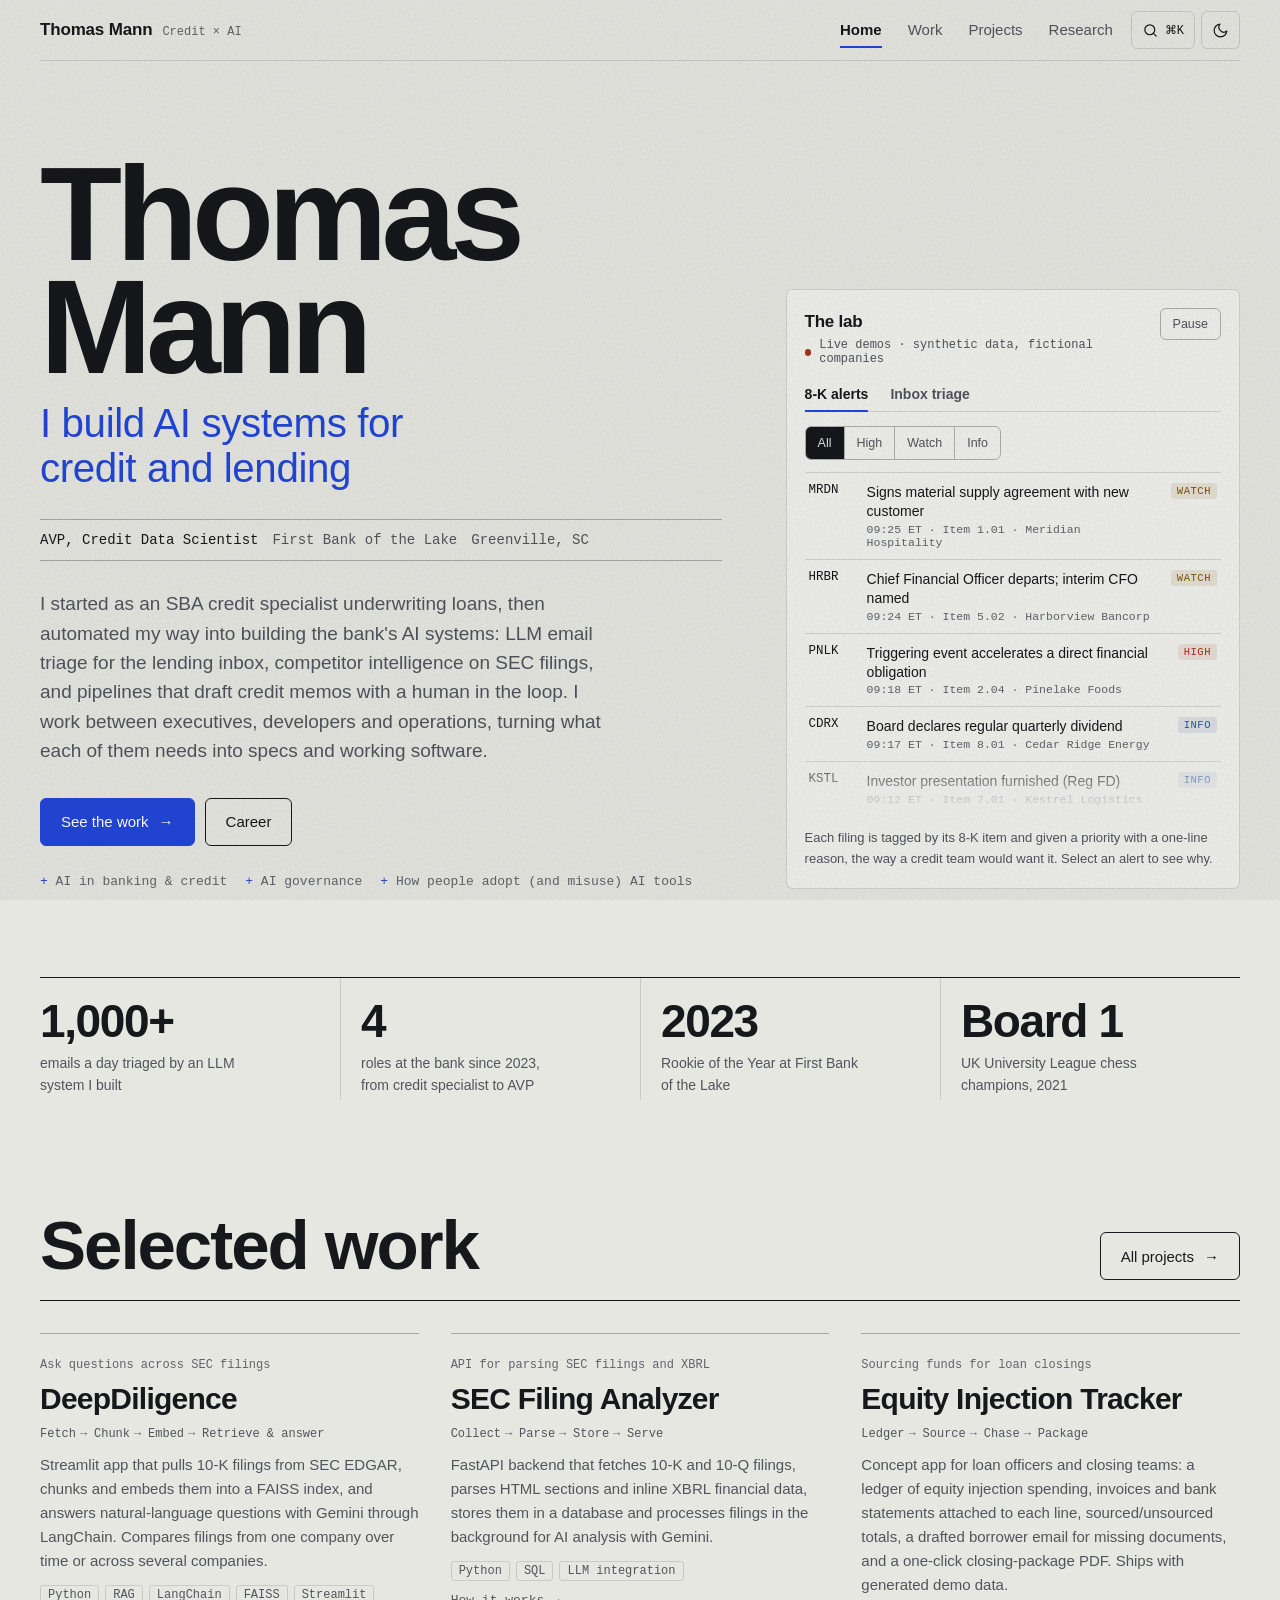
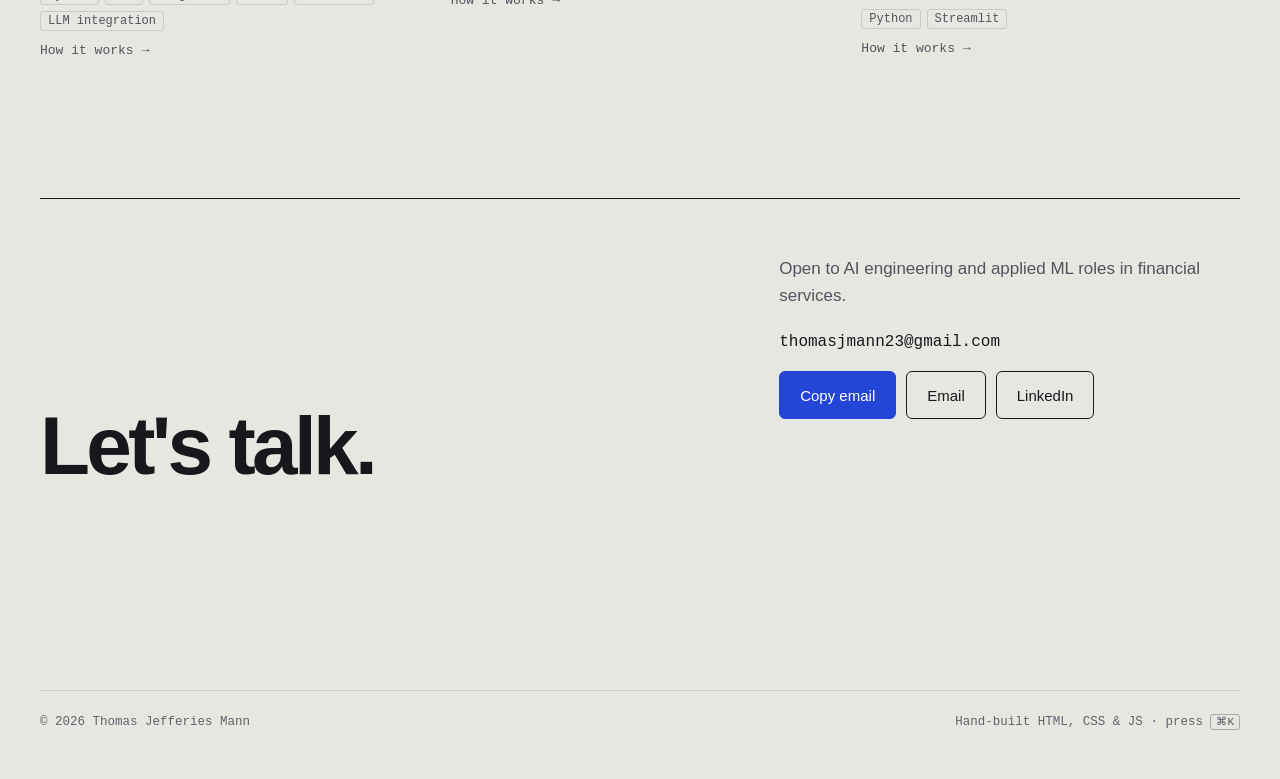
==== index.html @ f74ac01d "Recover unpushed draft changes from the private preview Card-to-detail morph, lab tabs with inbox tr" ====
<!doctype html>
<html lang="en">
<head>
  <meta charset="utf-8">
  <meta name="viewport" content="width=device-width, initial-scale=1">
  <title>Thomas Mann · AVP, Credit Data Scientist</title>
  <meta name="description" content="Thomas Jefferies Mann builds AI systems for credit and lending: LLM pipelines, RAG over SEC filings, and AI governance.">
  <link rel="canonical" href="https://thomasjmann23.github.io/">
  <meta property="og:type" content="website">
  <meta property="og:title" content="Thomas Mann · AVP, Credit Data Scientist">
  <meta property="og:description" content="Thomas Jefferies Mann builds AI systems for credit and lending: LLM pipelines, RAG over SEC filings, and AI governance.">
  <meta name="theme-color" content="#e7e7e2" media="(prefers-color-scheme: light)">
  <meta name="theme-color" content="#131416" media="(prefers-color-scheme: dark)">
  <link rel="icon" href="assets/favicon.svg" type="image/svg+xml">
  <link rel="preload" href="assets/fonts/archivo-var.woff2" as="font" type="font/woff2" crossorigin>
  <link rel="preload" href="content/resume.json" as="fetch" crossorigin>
  <link rel="stylesheet" href="assets/css/style.css">
  <script>
    document.documentElement.classList.add('loading');
    try { var t = localStorage.getItem('theme'); if (t) document.documentElement.dataset.theme = t; } catch (e) {}
  </script>
  <script type="speculationrules">{"prerender":[{"where":{"and":[{"href_matches":"/*"},{"not":{"href_matches":"/content/*"}}]},"eagerness":"moderate"}]}</script>
</head>
<body data-page="index">
  <a class="skip" href="#main">Skip to content</a>
  <header class="site-nav wrap">
    <div class="nav-bar">
      <a class="brand" href="index.html"><span class="brand-name">Thomas Mann</span><span class="brand-role">Credit × AI</span><span class="sr-only"> home</span></a>
      <nav class="nav-links" aria-label="Main">
          <a href="index.html" aria-current="page">Home</a>
          <a href="work.html">Work</a>
          <a href="projects.html">Projects</a>
          <a href="research.html">Research</a>
      </nav>
      <button class="icon-btn palette-open" type="button" aria-label="Open command menu" aria-haspopup="dialog">
        <svg viewBox="0 0 24 24" aria-hidden="true"><circle cx="11" cy="11" r="7"/><path d="m20 20-3.5-3.5"/></svg><span class="k-hint" aria-hidden="true">⌘K</span>
      </button>
      <button class="icon-btn theme-toggle" type="button" aria-label="Switch theme">
        <svg class="i-sun" viewBox="0 0 24 24" aria-hidden="true"><circle cx="12" cy="12" r="4"/><path d="M12 2v2M12 20v2M4.9 4.9l1.4 1.4M17.7 17.7l1.4 1.4M2 12h2M20 12h2M4.9 19.1l1.4-1.4M17.7 6.3l1.4-1.4"/></svg>
        <svg class="i-moon" viewBox="0 0 24 24" aria-hidden="true"><path d="M21 12.8A9 9 0 1 1 11.2 3a7 7 0 0 0 9.8 9.8z"/></svg>
      </button>
    </div>
  </header>
  <main id="main">
    <section class="hero wrap">
      <div>
        <h1 class="page-title"><span class="name" data-field="shortName"></span><span class="alt enter" style="--d:6" data-field="headline"></span></h1>
        <p class="title-line enter" style="--d:7"><b data-field="title"></b><span data-field="employer"></span><span data-field="location"></span></p>
        <p class="lede enter" style="--d:8" data-field="summary"></p>
        <div class="cta enter" style="--d:9">
          <a class="btn primary" href="projects.html">See the work <span class="arrow" aria-hidden="true">→</span></a>
          <a class="btn" href="work.html">Career</a>
        </div>
        <ul class="focus enter" style="--d:10" data-list="focus" aria-label="What I think about"></ul>
      </div>
      <aside class="demo panel enter" style="--d:3" aria-labelledby="demo-title">
        <div class="demo-head">
          <div>
            <h2 id="demo-title">The lab</h2>
            <p class="demo-note"><span class="live" aria-hidden="true"></span>Live demos · synthetic data, fictional companies</p>
          </div>
          <button class="pill demo-pause" type="button" aria-pressed="false">Pause</button>
        </div>
        <div class="lab-tabs" role="tablist" aria-label="Demos">
          <button type="button" role="tab" id="tab-8k" aria-controls="lab-8k" aria-selected="true">8-K alerts</button>
          <button type="button" role="tab" id="tab-inbox" aria-controls="lab-inbox" aria-selected="false" tabindex="-1">Inbox triage</button>
        </div>
        <div class="lab-panel" id="lab-8k" role="tabpanel" aria-labelledby="tab-8k">
          <div class="seg demo-filters" role="group" aria-label="Filter alerts by priority">
            <button type="button" data-p="all" aria-pressed="true">All</button>
            <button type="button" data-p="high" aria-pressed="false">High</button>
            <button type="button" data-p="watch" aria-pressed="false">Watch</button>
            <button type="button" data-p="info" aria-pressed="false">Info</button>
          </div>
          <ol class="feed" aria-label="Simulated 8-K alerts"></ol>
          <p class="demo-foot">Each filing is tagged by its 8-K item and given a priority with a one-line reason, the way a credit team would want it. Select an alert to see why.</p>
        </div>
        <div class="lab-panel" id="lab-inbox" role="tabpanel" aria-labelledby="tab-inbox" hidden>
          <div class="reading" aria-hidden="true"></div>
          <div class="lanes">
            <section class="lane act" aria-labelledby="lane-act"><h3 id="lane-act">Act today <span class="n">0</span></h3><ol></ol></section>
            <section class="lane hand" aria-labelledby="lane-hand"><h3 id="lane-hand">Hand off <span class="n">0</span></h3><ol></ol></section>
            <section class="lane fyi" aria-labelledby="lane-fyi"><h3 id="lane-fyi">FYI <span class="n">0</span></h3><ol></ol></section>
          </div>
          <p class="inbox-why">Select a message to see why it landed there.</p>
          <p class="demo-foot">A toy version of the LLM triage I built for a busy lending inbox: every message gets a lane and a one-line reason. Lanes and messages here are illustrative.</p>
        </div>
      </aside>
    </section>

    <section class="wrap" aria-label="At a glance">
      <div class="ledger reveal" data-render="stats"></div>
    </section>

    <section class="wrap section">
      <div class="section-head reveal">
        <h2>Selected work</h2>
        <a class="btn" href="projects.html">All projects <span class="arrow" aria-hidden="true">→</span></a>
      </div>
      <div class="cards" data-render="featured"></div>
    </section>

    <section class="wrap section" style="padding-top:0">
      <div class="contact reveal">
        <h2>Let's talk.</h2>
        <div>
          <p>Open to AI engineering and applied ML roles in financial services.</p>
          <span class="email" data-field-email></span>
          <div class="cta">
            <button class="btn primary copy-email" type="button">Copy email</button>
            <a class="btn" data-href="mailto">Email</a>
            <a class="btn" data-href="linkedin" rel="noopener">LinkedIn</a>
          </div>
          <p class="copy-status" role="status"></p>
        </div>
      </div>
    </section>
  </main>
  <footer class="wrap footer">
    <span>© <span class="year">2026</span> Thomas Jefferies Mann</span>
    <span>Hand-built HTML, CSS &amp; JS · press <kbd>⌘K</kbd></span>
  </footer>
  <dialog class="palette" aria-label="Command menu">
    <input type="text" placeholder="Search pages, projects, actions…" aria-label="Search commands" role="combobox" aria-expanded="true" aria-controls="palette-list" aria-autocomplete="list" aria-describedby="palette-help" autocomplete="off" spellcheck="false">
    <ul id="palette-list" role="listbox" aria-label="Commands"></ul>
    <p class="palette-empty" hidden></p>
    <p class="sr-only" id="palette-help">Type to filter. Up and down arrows move, Enter opens, Escape closes.</p>
    <p class="sr-only palette-status" role="status"></p>
    <div class="hint" aria-hidden="true"><span>↑↓ move</span><span>↵ open</span><span>esc close</span></div>
  </dialog>
  <noscript><p class="wrap">This site renders from <a href="content/resume.json">content/resume.json</a>; enable JavaScript to see it.</p></noscript>
  <script src="assets/js/site.js" defer></script>
</body>
</html>
---- assets/css/style.css ----
/* ============================================================
   Thomas Mann — site styles
   Direction: a credit file, not a startup landing page.
   Stone paper + ink, one cobalt "pen" accent, a single variable-width
   grotesk (Archivo) whose width is the expressive axis, IBM Plex Mono
   for figures and labels. Square-ish geometry, paper grain, no glow.
   Light/dark follow the system; an explicit choice overrides.
   ============================================================ */
/* Self-hosted fonts (OFL): Archivo variable (wght 100–900, wdth 62–125), IBM Plex Mono 400/500 */
@font-face { font-family: "Archivo"; src: url(../fonts/archivo-var.woff2) format("woff2-variations"), url(../fonts/archivo-var.woff2) format("woff2"); font-weight: 100 900; font-stretch: 62% 125%; font-style: normal; font-display: swap; }
@font-face { font-family: "IBM Plex Mono"; src: url(../fonts/plex-mono-400.woff2) format("woff2"); font-weight: 400; font-style: normal; font-display: swap; }
@font-face { font-family: "IBM Plex Mono"; src: url(../fonts/plex-mono-500.woff2) format("woff2"); font-weight: 500; font-style: normal; font-display: swap; }

:root {
  --bg: #e7e7e2;            /* stone paper */
  --bg-2: #dededa;
  --panel: #f1f1ed;
  --ink: #16181c;
  --muted: #50555d;
  --faint: #5f646c;
  --line: rgba(22, 24, 28, .14);
  --line-2: rgba(22, 24, 28, .3);
  --accent: #2346d8;        /* cobalt ink */
  --accent-ink: #ffffff;
  --accent-wash: rgba(35, 70, 216, .08);
  --high: #a8321f; --high-bg: rgba(168, 50, 31, .1);
  --watch: #7d5300; --watch-bg: rgba(125, 83, 0, .1);
  --info: #2b5596; --info-bg: rgba(43, 85, 150, .1);
  --grain-opacity: .09;
  --sans: "Archivo", "Helvetica Neue", Arial, sans-serif;
  --mono: "IBM Plex Mono", ui-monospace, Menlo, monospace;
  --r: 6px;
  --ease: cubic-bezier(.2, .8, .2, 1);
  --ease-out: cubic-bezier(.16, 1, .3, 1);
  color-scheme: light;
}
@media (prefers-color-scheme: dark) {
  :root:not([data-theme="light"]) {
    --bg: #131416; --bg-2: #18191c; --panel: #1b1c20; --ink: #e6e5e0; --muted: #a2a5ab; --faint: #8d9097;
    --line: rgba(230, 229, 224, .12); --line-2: rgba(230, 229, 224, .28);
    --accent: #93a6ff; --accent-ink: #0d1330; --accent-wash: rgba(147, 166, 255, .1);
    --high: #ff9a85; --high-bg: rgba(255, 154, 133, .12); --watch: #f0c46a; --watch-bg: rgba(240, 196, 106, .12);
    --info: #9cc2ff; --info-bg: rgba(156, 194, 255, .12); --grain-opacity: .06;
    color-scheme: dark;
  }
}
:root[data-theme="dark"] {
  --bg: #131416; --bg-2: #18191c; --panel: #1b1c20; --ink: #e6e5e0; --muted: #a2a5ab; --faint: #8d9097;
  --line: rgba(230, 229, 224, .12); --line-2: rgba(230, 229, 224, .28);
  --accent: #93a6ff; --accent-ink: #0d1330; --accent-wash: rgba(147, 166, 255, .1);
  --high: #ff9a85; --high-bg: rgba(255, 154, 133, .12); --watch: #f0c46a; --watch-bg: rgba(240, 196, 106, .12);
  --info: #9cc2ff; --info-bg: rgba(156, 194, 255, .12); --grain-opacity: .06;
  color-scheme: dark;
}

/* ---------- Cross-document page transitions ---------- */
@view-transition { navigation: auto; types: page; }
.site-nav { view-transition-name: site-nav; }
.page-title { view-transition-name: page-title; }
::view-transition-group(*) { animation-duration: .55s; animation-timing-function: var(--ease-out); }
html:active-view-transition-type(page)::view-transition-old(root) { animation: vt-out .28s var(--ease) both; }
html:active-view-transition-type(page)::view-transition-new(root) { animation: vt-in .6s var(--ease-out) both; }
::view-transition-old(page-title) { animation: vt-title-out .28s var(--ease) both; }
::view-transition-new(page-title) { animation: vt-title-in .7s var(--ease-out) both; }
@keyframes vt-out { to { opacity: 0; transform: translateX(-24px); } }
@keyframes vt-in { from { opacity: 0; transform: translateX(32px); } }
@keyframes vt-title-out { to { opacity: 0; font-stretch: 62%; } }
@keyframes vt-title-in { from { opacity: 0; transform: translateY(.3em); } }
/* Card ⇄ detail: the clicked card is pulled from the file into the detail header.
   The sheet (image-pair) briefly takes the panel colour and a pen-blue top rule,
   then settles; the old card copy leaves first, the header copy arrives after. */
::view-transition-group(p-card), ::view-transition-group(p-title), ::view-transition-group(p-tag) { animation-duration: .62s; animation-timing-function: var(--ease-out); }
::view-transition-image-pair(p-card) { border-top: 1px solid transparent; animation: vt-sheet .62s var(--ease) both; }
::view-transition-old(p-card), ::view-transition-new(p-card) { width: 100%; height: 100%; object-fit: none; object-position: left top; }
::view-transition-old(p-card) { animation: vt-fade-out .2s var(--ease) both; }
::view-transition-new(p-card) { animation: vt-fade-in .38s var(--ease-out) .24s both; }
::view-transition-old(p-title), ::view-transition-old(p-tag) { animation: vt-fade-out .3s var(--ease) both; }
::view-transition-new(p-title), ::view-transition-new(p-tag) { animation: vt-fade-in .45s var(--ease-out) .12s both; }
@keyframes vt-sheet { 0%, 100% { background-color: transparent; border-top-color: transparent; } 30%, 62% { background-color: var(--panel); border-top-color: var(--accent); } }
@keyframes vt-fade-out { to { opacity: 0; } }
@keyframes vt-fade-in { from { opacity: 0; } }
/* Theme switch: wipe from the toggle */
.theme-vt::view-transition-old(root) { animation: none; }
.theme-vt::view-transition-new(root) { animation: theme-in .65s var(--ease-out) both; }
@keyframes theme-in { from { clip-path: circle(0 at var(--tx) var(--ty)); } to { clip-path: circle(150vmax at var(--tx) var(--ty)); } }

/* ---------- Base ---------- */
*, *::before, *::after { box-sizing: border-box; }
html { scroll-padding-top: 80px; -webkit-text-size-adjust: 100%; }
body {
  margin: 0; min-height: 100vh; background: var(--bg); color: var(--ink);
  font: 400 16px/1.6 var(--sans); font-stretch: 100%; -webkit-font-smoothing: antialiased; overflow-x: hidden;
}
/* Paper grain */
body::after {
  content: ""; position: fixed; inset: 0; z-index: 100; pointer-events: none; opacity: var(--grain-opacity);
  background-image: url("data:image/svg+xml,%3Csvg xmlns='http://www.w3.org/2000/svg' width='180' height='180'%3E%3Cfilter id='n'%3E%3CfeTurbulence type='fractalNoise' baseFrequency='.85' numOctaves='3' stitchTiles='stitch'/%3E%3CfeColorMatrix values='0 0 0 0 0 0 0 0 0 0 0 0 0 0 0 0 0 0 .9 0'/%3E%3C/filter%3E%3Crect width='100%25' height='100%25' filter='url(%23n)'/%3E%3C/svg%3E");
}
a { color: inherit; text-decoration-color: var(--line-2); text-underline-offset: 4px; text-decoration-thickness: 1px; transition: color .2s, text-decoration-color .2s; }
a:hover { color: var(--accent); text-decoration-color: currentColor; }
:focus-visible { outline: 2px solid var(--accent); outline-offset: 3px; }
::selection { background: var(--accent); color: var(--accent-ink); }
h1, h2, h3, h4 { margin: 0; font-weight: 600; letter-spacing: -.015em; text-wrap: balance; }
ul, ol { margin: 0; padding: 0; list-style: none; }
p { margin: 0; }
.wrap { width: min(1200px, 100% - 32px); margin-inline: auto; }
.sr-only { position: absolute; width: 1px; height: 1px; overflow: hidden; clip: rect(0 0 0 0); white-space: nowrap; }
.skip { position: absolute; left: -999px; top: 10px; z-index: 200; background: var(--ink); color: var(--bg); padding: 8px 14px; }
.skip:focus { left: 16px; }
.alt { font-stretch: 62%; font-weight: 300; color: var(--accent); }
.label { font: 500 12px/1.4 var(--mono); letter-spacing: .04em; text-transform: uppercase; color: var(--faint); }
.loading .site-nav, .loading main, .loading .footer { visibility: hidden; }

/* ---------- Nav ---------- */
.site-nav { position: sticky; top: 0; z-index: 50; background: var(--bg); border-bottom: 1px solid var(--line); }
.nav-bar { display: flex; align-items: center; gap: 6px; height: 60px; }
.brand { display: flex; align-items: baseline; gap: 10px; text-decoration: none; }
.brand-name { white-space: nowrap; font-weight: 700; font-stretch: 118%; font-size: 17px; letter-spacing: -.01em; }
.brand-role { font: 12px var(--mono); color: var(--faint); }
.nav-links { display: flex; gap: 2px; margin-left: auto; }
.nav-links a { position: relative; text-decoration: none; font-size: 15px; color: var(--muted); padding: 8px 12px; transition: color .2s, font-stretch .3s var(--ease-out); }
.nav-links a:hover { color: var(--ink); font-stretch: 112%; }
.nav-links a[aria-current="page"] { color: var(--ink); font-weight: 600; }
.nav-links a[aria-current="page"]::after { content: ""; position: absolute; left: 12px; right: 12px; bottom: 2px; height: 2px; background: var(--accent); view-transition-name: nav-mark; }
.icon-btn { flex: none; display: inline-grid; grid-auto-flow: column; place-items: center; gap: 6px; height: 38px; min-width: 38px; padding: 0 10px; border-radius: var(--r); border: 1px solid var(--line); background: transparent; color: var(--ink); font: 500 12px var(--mono); cursor: pointer; }
.icon-btn:hover { border-color: var(--line-2); }
.icon-btn svg { width: 17px; height: 17px; fill: none; stroke: currentColor; stroke-width: 1.7; stroke-linecap: round; stroke-linejoin: round; }
.i-moon { display: none; }
[data-mode="light"] .i-sun { display: none; }
[data-mode="light"] .i-moon { display: block; }
kbd { font: 500 11px var(--mono); padding: 1px 5px; border-radius: 3px; border: 1px solid var(--line-2); color: var(--muted); }

/* ---------- Common blocks ---------- */
.section { padding: 112px 0; }
.section-head { display: grid; grid-template-columns: 1fr auto; align-items: end; gap: 24px; padding-bottom: 20px; margin-bottom: 32px; border-bottom: 1px solid var(--ink); }
.section-head h2, .page-head h1 { font-size: clamp(38px, 5.4vw, 72px); line-height: .98; font-weight: 700; font-stretch: 112%; letter-spacing: -.03em; }
.page-head { padding: 88px 0 48px; display: grid; gap: 20px; }
.page-head > * { max-width: 900px; }
.page-head p { color: var(--muted); font-size: 19px; max-width: 56ch; }
.btn {
  display: inline-flex; align-items: center; gap: 10px; height: 48px; padding: 0 20px; border-radius: var(--r);
  border: 1px solid var(--ink); background: transparent; color: var(--ink); text-decoration: none; font: 500 15px var(--sans); cursor: pointer;
  transition: background .2s, color .2s, font-stretch .35s var(--ease-out);
}
.btn:hover { background: var(--ink); color: var(--bg); font-stretch: 110%; }
.btn.primary { background: var(--accent); border-color: var(--accent); color: var(--accent-ink); }
.btn.primary:hover { background: var(--ink); border-color: var(--ink); color: var(--bg); }
.arrow { display: inline-block; transition: transform .35s var(--ease-out); }
.btn:hover .arrow { transform: translateX(4px); }
.cta { display: flex; flex-wrap: wrap; gap: 10px; }
.chip { display: inline-flex; font: 12px var(--mono); color: var(--muted); border: 1px solid var(--line); border-radius: 3px; padding: 2px 7px; }
.chips { display: flex; flex-wrap: wrap; gap: 6px; }
.panel { background: var(--panel); border: 1px solid var(--line); border-radius: var(--r); }

/* Entrance after data renders */
:root:not(.loading) .enter { animation: rise .7s var(--ease-out) both; animation-delay: calc(var(--d, 0) * 60ms); }
@keyframes rise { from { opacity: 0; transform: translateY(14px); } }
/* Scroll-driven reveal where supported (content is visible without it) */
@supports (animation-timeline: view()) {
  .reveal { animation: reveal linear both; animation-timeline: view(); animation-range: entry 0% entry 30%; }
  @keyframes reveal { from { transform: translateY(28px); } }
}

/* ---------- Hero ---------- */
.hero { padding: 96px 0 88px; display: grid; grid-template-columns: minmax(0, 1.2fr) minmax(0, .8fr); gap: 64px; align-items: end; }
.hero h1 { font-size: clamp(64px, 10.5vw, 156px); line-height: .84; font-weight: 750; font-stretch: 125%; letter-spacing: -.045em; margin: 0 0 28px; }
.hero h1 .name { display: block; }
:root:not(.loading) .hero h1 .name { animation: stretch 1.4s var(--ease-out) both .05s; }
@keyframes stretch { from { font-stretch: 62%; letter-spacing: -.02em; opacity: 0; } 40% { opacity: 1; } }
.hero h1 .alt { display: block; font-size: .3em; line-height: 1.12; letter-spacing: -.01em; margin-top: 18px; max-width: 18ch; }
.title-line { display: flex; flex-wrap: wrap; gap: 6px 14px; align-items: baseline; font: 500 14px var(--mono); color: var(--muted); padding: 12px 0; border-top: 1px solid var(--line-2); border-bottom: 1px solid var(--line-2); }
.title-line b { color: var(--ink); font-weight: 500; }
.lede { font-size: 19px; line-height: 1.55; color: var(--muted); max-width: 54ch; margin: 28px 0 32px; }
.focus { display: flex; flex-wrap: wrap; gap: 4px 18px; margin-top: 28px; font: 13px var(--mono); color: var(--faint); }
.focus li::before { content: "+ "; color: var(--accent); }

/* Ledger of figures */
.ledger { display: grid; grid-template-columns: repeat(4, minmax(0, 1fr)); border-top: 1px solid var(--ink); }
.stat { padding: 20px 20px 4px 0; display: grid; gap: 8px; align-content: start; }
.stat + .stat { padding-left: 20px; border-left: 1px solid var(--line); }
.stat .n { font: 700 clamp(30px, 3.6vw, 46px)/1 var(--sans); font-stretch: 112%; letter-spacing: -.03em; font-variant-numeric: tabular-nums; }
.stat .l { font-size: 14px; color: var(--muted); max-width: 26ch; }

/* ---------- 8-K triage demo ---------- */
.demo { padding: 18px; }
.demo-head { display: flex; justify-content: space-between; gap: 12px; align-items: start; }
.demo h2 { font-size: 17px; font-stretch: 112%; }
.demo-note { margin-top: 3px; font: 12px var(--mono); color: var(--muted); display: flex; align-items: center; gap: 8px; }
.live { width: 7px; height: 7px; border-radius: 50%; background: var(--high); animation: pulse 1.8s infinite; }
.demo.paused .live { animation: none; background: var(--faint); }
@keyframes pulse { 50% { opacity: .25; } }
.seg { display: inline-flex; border: 1px solid var(--line-2); border-radius: var(--r); overflow: hidden; }
.seg button, .pill { font: 500 12.5px var(--sans); border: 0; background: transparent; color: var(--muted); padding: 6px 12px; cursor: pointer; min-height: 32px; transition: background .2s, color .2s; }
.seg button + button { border-left: 1px solid var(--line-2); }
.seg button:hover, .pill:hover { color: var(--ink); }
.seg button[aria-pressed="true"] { background: var(--ink); color: var(--bg); }
.pill { border: 1px solid var(--line-2); border-radius: var(--r); }
.demo-filters { margin: 0 0 12px; }
.feed { height: 344px; overflow: hidden; display: flex; flex-direction: column; -webkit-mask-image: linear-gradient(#000 80%, transparent); mask-image: linear-gradient(#000 80%, transparent); border-top: 1px solid var(--line); }
.alert { flex-shrink: 0; border-bottom: 1px solid var(--line); animation: alert-in .5s var(--ease-out); }
@keyframes alert-in { from { opacity: 0; background: var(--accent-wash); } }
.alert button { all: unset; box-sizing: border-box; display: grid; grid-template-columns: 48px 1fr auto; gap: 2px 10px; width: 100%; padding: 10px 4px; cursor: pointer; }
.alert button:hover { background: var(--accent-wash); }
.alert button:focus-visible { outline: 2px solid var(--accent); outline-offset: -2px; }
.alert .tk { font: 500 12.5px var(--mono); }
.alert .hd { font-size: 14px; line-height: 1.35; }
.alert .meta { grid-column: 2; font: 11.5px var(--mono); color: var(--faint); }
.alert .why { grid-column: 2 / -1; font-size: 13px; color: var(--muted); padding-top: 6px; display: none; }
.alert.open .why { display: block; }
.pri { grid-column: 3; grid-row: 1; align-self: start; font: 500 10.5px var(--mono); text-transform: uppercase; letter-spacing: .05em; padding: 2px 6px; border-radius: 3px; }
.pri.high { color: var(--high); background: var(--high-bg); }
.pri.watch { color: var(--watch); background: var(--watch-bg); }
.pri.info { color: var(--info); background: var(--info-bg); }
.demo-foot { margin-top: 12px; font-size: 13px; color: var(--muted); }

/* Lab tabs: underlined like index tabs in a ledger, not pills */
.lab-tabs { display: flex; gap: 22px; margin: 14px 0 14px; border-bottom: 1px solid var(--line); }
.lab-tabs [role="tab"] { all: unset; position: relative; padding: 6px 0 9px; font: 600 14px var(--sans); font-stretch: 88%; color: var(--muted); cursor: pointer; transition: font-stretch .45s var(--ease-out), color .2s; }
.lab-tabs [role="tab"]::after { content: ""; position: absolute; left: 0; right: 0; bottom: -1px; height: 2px; background: var(--accent); transform: scaleX(0); transform-origin: left; transition: transform .45s var(--ease-out); }
.lab-tabs [role="tab"]:hover { color: var(--ink); }
.lab-tabs [role="tab"][aria-selected="true"] { color: var(--ink); font-stretch: 112%; }
.lab-tabs [role="tab"][aria-selected="true"]::after { transform: none; }
.lab-tabs [role="tab"]:focus-visible { outline: 2px solid var(--accent); outline-offset: 3px; border-radius: 2px; }
.lab-panel:not([hidden]) { animation: lab-in .4s var(--ease-out); }
@keyframes lab-in { from { opacity: 0; transform: translateY(6px); } }

/* Inbox triage */
.reading { height: 112px; border-top: 1px solid var(--line); border-bottom: 1px solid var(--line); padding: 10px 2px; overflow: hidden; }
.msg { display: grid; gap: 3px; }
.msg .meta { font: 11.5px var(--mono); color: var(--faint); }
.msg .s { font-size: 15px; font-weight: 600; line-height: 1.3; }
.msg .meta::after { content: " · reading"; color: var(--accent); }
.msg.done .meta::after { content: ""; }
.msg::after { content: ""; height: 2px; margin-top: 4px; background: var(--accent); transform-origin: left; animation: read 1.5s linear both; }
.msg.done::after { opacity: 0; transition: opacity .3s; }
@keyframes read { from { transform: scaleX(0); } }
.verdict { display: flex; flex-wrap: wrap; gap: 2px 8px; font-size: 13px; color: var(--muted); opacity: 0; transform: translateY(4px); transition: opacity .3s, transform .3s var(--ease-out); }
.msg.done .verdict { opacity: 1; transform: none; }
.to { font: 500 11px var(--mono); text-transform: uppercase; letter-spacing: .05em; align-self: center; }
.to.act, .lane.act h3 { color: var(--high); }
.to.hand, .lane.hand h3 { color: var(--watch); }
.to.fyi, .lane.fyi h3 { color: var(--info); }
.lanes { display: grid; grid-template-columns: repeat(3, minmax(0, 1fr)); gap: 0 10px; height: 208px; margin-top: 12px; }
.lane { min-width: 0; overflow: hidden; }
.lane + .lane { border-left: 1px solid var(--line); padding-left: 10px; }
.lane h3 { display: flex; justify-content: space-between; font: 500 11px var(--mono); text-transform: uppercase; letter-spacing: .05em; padding-bottom: 6px; }
.lane h3 .n { font-variant-numeric: tabular-nums; color: var(--faint); }
.lane li { border-top: 1px solid var(--line); }
.lane button { all: unset; box-sizing: border-box; display: grid; gap: 1px; width: 100%; padding: 6px 2px; cursor: pointer; }
.lane button:hover, .lane button[aria-pressed="true"] { background: var(--accent-wash); }
.lane button:focus-visible { outline: 2px solid var(--accent); outline-offset: -2px; }
.lane .f { font: 10.5px var(--mono); color: var(--faint); white-space: nowrap; overflow: hidden; text-overflow: ellipsis; }
.lane .s { font-size: 12.5px; line-height: 1.3; display: -webkit-box; -webkit-line-clamp: 2; -webkit-box-orient: vertical; overflow: hidden; }
.inbox-why { min-height: 40px; margin-top: 8px; padding-top: 8px; border-top: 1px solid var(--line); font-size: 13px; color: var(--muted); }
.inbox-why b { color: var(--ink); font-weight: 600; }

/* ---------- Project cards (an index, not a grid of boxes) ---------- */
.cards { display: grid; grid-template-columns: repeat(auto-fill, minmax(340px, 1fr)); gap: 0 32px; }
.card { display: grid; gap: 12px; align-content: start; padding: 24px 0 28px; border-top: 1px solid var(--line-2); text-decoration: none; color: inherit; transition: opacity .3s; }
.card:hover { color: inherit; }
.card .k { font: 500 12px var(--mono); color: var(--faint); }
.card h3 { font-size: 30px; line-height: 1.02; font-weight: 700; font-stretch: 100%; letter-spacing: -.025em; transition: font-stretch .45s var(--ease-out), color .2s; }
.card:hover h3, .card:focus-visible h3 { font-stretch: 122%; color: var(--accent); }
.card p { color: var(--muted); font-size: 15px; }
.card .go { display: flex; gap: 8px; align-items: center; font: 500 13px var(--mono); color: var(--muted); }
.card:hover .go { color: var(--accent); }
.card:hover .go .arrow { transform: translateX(6px); }
.card.dim { opacity: .22; }
.flow { display: flex; flex-wrap: wrap; gap: 4px 18px; font: 12px var(--mono); color: var(--muted); }
.flow li { position: relative; }
.flow li + li::before { content: "→"; position: absolute; left: -14px; color: var(--faint); }
.card:hover .flow li { animation: step .6s var(--ease) both; animation-delay: calc(var(--i) * 100ms); }
@keyframes step { 40% { color: var(--accent); } }
.filters { display: flex; flex-wrap: wrap; gap: 6px; margin-bottom: 10px; }
.filters .pill[aria-pressed="true"] { background: var(--ink); color: var(--bg); border-color: var(--ink); }
.filter-status { min-height: 1.6em; margin-bottom: 18px; font: 13px var(--mono); color: var(--muted); }
.private { display: grid; grid-template-columns: repeat(auto-fill, minmax(250px, 1fr)); gap: 0 32px; }
.private > div { padding: 20px 0; border-top: 1px dashed var(--line-2); transition: opacity .3s; }
.private > div.dim { opacity: .22; }
.private h4 { font-size: 17px; margin-bottom: 6px; }
.private p { font-size: 14.5px; color: var(--muted); margin-bottom: 12px; }
.sub-head { display: flex; gap: 14px; align-items: baseline; flex-wrap: wrap; margin: 72px 0 8px; }
.sub-head h2 { font-size: 28px; font-stretch: 112%; }
.sub-head small { font: 12.5px var(--mono); color: var(--faint); }

/* ---------- Timeline ---------- */
.timeline { display: grid; }
.job { display: grid; grid-template-columns: 220px minmax(0, 1fr); gap: 40px; padding: 40px 0; border-top: 1px solid var(--ink); }
.job:last-child { border-bottom: 1px solid var(--line); }
.job .when { font: 500 13px var(--mono); }
.job .place { display: block; margin-top: 4px; font: 12.5px var(--mono); color: var(--faint); }
.job h3 { font-size: clamp(30px, 3.4vw, 44px); font-weight: 700; font-stretch: 112%; letter-spacing: -.03em; line-height: 1; }
.job .role { color: var(--accent); margin: 10px 0 20px; font-weight: 600; font-size: 17px; }
.ladder { display: flex; flex-wrap: wrap; gap: 4px 0; margin: -4px 0 24px; font: 12.5px var(--mono); color: var(--faint); }
.ladder li::after { content: "→"; margin: 0 10px; }
.ladder li:last-child { color: var(--ink); font-weight: 500; }
.ladder li:last-child::after { content: none; }
.job ul.hl { display: grid; gap: 10px; max-width: 74ch; }
.job ul.hl li { position: relative; padding-left: 22px; color: var(--muted); }
.job ul.hl li::before { content: "—"; position: absolute; left: 0; color: var(--faint); }
.award { display: inline-block; margin-top: 20px; font: 500 12.5px var(--mono); color: var(--accent); border: 1px solid currentColor; padding: 3px 8px; border-radius: 3px; }
.job .chips { margin-top: 20px; }

/* ---------- Education & skills ---------- */
.two { display: grid; grid-template-columns: minmax(0, 1fr) minmax(0, 1fr); gap: 48px; }
.edu { padding: 22px 0; border-top: 1px solid var(--line-2); }
.edu .when { font: 12.5px var(--mono); color: var(--faint); }
.edu h3 { font-size: 26px; font-stretch: 112%; margin: 6px 0 6px; }
.edu p { color: var(--muted); font-size: 15px; }
.edu p + p { margin-top: 6px; }
.skills { display: grid; gap: 22px; align-content: start; }
.skills > div { padding-top: 14px; border-top: 1px solid var(--line-2); }
.skills h3 { font: 500 12px var(--mono); letter-spacing: .04em; text-transform: uppercase; color: var(--faint); margin-bottom: 10px; }
.skills .chips { gap: 6px 18px; }
.skills .chips span { font-size: 15px; }
.extras { margin-top: 40px; color: var(--muted); font-size: 15px; }

/* ---------- Project detail ---------- */
.back { display: inline-flex; gap: 8px; font: 500 13px var(--mono); color: var(--muted); text-decoration: none; }
.back:hover .arrow { transform: translateX(-4px); }
.detail-hero { padding: 72px 0 48px; display: grid; gap: 18px; }
.detail-hero h1 { overflow-wrap: anywhere; font-size: clamp(44px, 8vw, 112px); line-height: .9; font-weight: 750; font-stretch: 122%; letter-spacing: -.045em; }
.detail-hero .tag { font-size: clamp(24px, 3vw, 38px); line-height: 1.1; }
.detail-grid { display: grid; grid-template-columns: minmax(0, 1.4fr) minmax(0, .6fr); gap: 56px; align-items: start; border-top: 1px solid var(--ink); padding-top: 28px; }
.detail-grid h2 { font: 500 12px var(--mono); letter-spacing: .04em; text-transform: uppercase; color: var(--faint); margin-bottom: 14px; }
.detail-grid p { color: var(--muted); }
.detail-grid .side { display: grid; gap: 32px; }
.pipeline { counter-reset: s; }
.pipeline li { counter-increment: s; display: grid; grid-template-columns: 56px minmax(0, 1fr); gap: 12px; padding: 22px 0; border-top: 1px solid var(--line); }
.pipeline li::before { content: counter(s, decimal-leading-zero); font: 500 14px var(--mono); color: var(--accent); padding-top: 4px; }
.pipeline h3 { font-size: 22px; font-stretch: 112%; margin-bottom: 4px; }
.pipeline p { font-size: 16px; }
.pager { display: grid; grid-template-columns: 1fr 1fr; gap: 32px; margin: 64px 0 0; }
.pager a { padding: 20px 0; border-top: 1px solid var(--ink); text-decoration: none; font-size: 22px; font-weight: 600; font-stretch: 100%; transition: font-stretch .4s var(--ease-out), color .2s; }
.pager a:hover { font-stretch: 118%; }
.pager a span { display: block; font: 12.5px var(--mono); color: var(--faint); margin-bottom: 6px; font-weight: 400; }
.pager a:last-child { text-align: right; }
.note { font: 12.5px var(--mono); color: var(--faint); }

/* ---------- Research ---------- */
.empty { padding: 40px 0; border-top: 1px solid var(--ink); color: var(--muted); max-width: 60ch; }
.empty h2 { color: var(--ink); font-size: 26px; font-stretch: 112%; margin-bottom: 8px; }
.r-card .meta { font: 12.5px var(--mono); color: var(--faint); }
.prose { max-width: 70ch; font-size: 18px; padding: 28px 0 40px; border-top: 1px solid var(--ink); }
.prose h1 { font-size: 40px; margin: 0 0 16px; }
.prose h2 { font-size: 30px; font-stretch: 112%; margin: 44px 0 12px; }
.prose h3 { font-size: 22px; margin: 28px 0 10px; }
.prose p, .prose ul, .prose ol, .prose blockquote { margin: 0 0 18px; color: var(--muted); }
.prose ul { list-style: disc; padding-left: 22px; }
.prose ol { list-style: decimal; padding-left: 22px; }
.prose blockquote { border-left: 2px solid var(--accent); padding-left: 16px; }
.prose code { font: 15px var(--mono); background: var(--bg-2); padding: 1px 5px; border-radius: 3px; }
.prose pre { overflow: auto; background: var(--bg-2); padding: 16px; border-radius: var(--r); }
.prose pre code { background: none; padding: 0; }
.prose table { display: block; overflow-x: auto; border-collapse: collapse; margin: 0 0 18px; font-size: 15px; font-variant-numeric: tabular-nums; }
.prose th, .prose td { text-align: left; padding: 8px 12px 8px 0; border-bottom: 1px solid var(--line); }
.prose img { max-width: 100%; height: auto; }

/* ---------- Contact / footer ---------- */
.contact { padding: 56px 0 0; border-top: 1px solid var(--ink); display: grid; grid-template-columns: minmax(0, 1.2fr) minmax(0, .8fr); gap: 48px; align-items: end; }
.contact h2 { font-size: clamp(40px, 6.4vw, 92px); line-height: .9; font-weight: 750; font-stretch: 125%; letter-spacing: -.045em; }
.contact p { color: var(--muted); margin-bottom: 24px; font-size: 17px; }
.contact .email { font: 500 16px var(--mono); display: block; margin-bottom: 20px; color: var(--ink); user-select: all; }
.copy-status { min-height: 1.6em; margin-top: 12px; font: 13px var(--mono); color: var(--accent); }
.footer { margin-top: 96px; padding: 24px 0 48px; border-top: 1px solid var(--line); display: flex; justify-content: space-between; gap: 16px; flex-wrap: wrap; font: 12.5px var(--mono); color: var(--faint); }

/* ---------- Command palette ---------- */
.palette { width: min(600px, calc(100% - 24px)); margin: 12vh auto auto; padding: 0; border: 1px solid var(--line-2); border-radius: var(--r); background: var(--panel); color: var(--ink); box-shadow: 0 24px 60px -24px rgba(0, 0, 0, .45); }
.palette::backdrop { background: rgba(10, 12, 16, .35); }
.palette[open] { animation: pop .25s var(--ease-out); }
@keyframes pop { from { opacity: 0; transform: translateY(-6px); } }
.palette input { width: 100%; border: 0; border-bottom: 1px solid var(--line); background: transparent; color: var(--ink); font: 17px var(--sans); padding: 18px 18px; outline: none; }
.palette ul { max-height: 50vh; overflow: auto; padding: 6px; }
.palette input:focus-visible { box-shadow: inset 0 -2px 0 var(--accent); }
.palette-empty { padding: 18px; font-size: 14px; color: var(--muted); }
.palette li { display: flex; justify-content: space-between; gap: 12px; padding: 10px 12px; border-radius: 4px; cursor: pointer; font-size: 15px; }
.palette li small { font: 12px var(--mono); color: var(--faint); white-space: nowrap; }
.palette li[aria-selected="true"] { background: var(--ink); color: var(--bg); }
.palette li[aria-selected="true"] small { color: var(--bg); opacity: .7; }
.palette .hint { padding: 10px 16px; border-top: 1px solid var(--line); font: 12px var(--mono); color: var(--faint); display: flex; gap: 14px; flex-wrap: wrap; }

/* ---------- Responsive ---------- */
@media (max-width: 960px) {
  .hero, .contact { grid-template-columns: minmax(0, 1fr); gap: 48px; }
  .hero { padding-top: 64px; }
  .ledger { grid-template-columns: repeat(2, minmax(0, 1fr)); }
  .stat:nth-child(3) { padding-left: 0; border-left: 0; }
  .stat:nth-child(n+3) { border-top: 1px solid var(--line); margin-top: 16px; }
  .job { grid-template-columns: minmax(0, 1fr); gap: 12px; padding: 32px 0; }
  .two, .detail-grid { grid-template-columns: minmax(0, 1fr); }
}
@media (max-width: 640px) {
  .brand-role, .k-hint { display: none; }
  .nav-links a[href="index.html"] { display: none; } /* the name already links home */
  /* Phones: lean on the condensed end of the width axis */
  .brand-name { font-stretch: 85%; }
  .nav-links a { font-stretch: 80%; }
  .hero h1 { font-stretch: 100%; }
  .detail-hero h1, .contact h2 { font-stretch: 90%; }
  .section-head h2, .page-head h1, .job h3 { font-stretch: 95%; }
  .nav-bar { gap: 2px; }
  .nav-links a { padding: 8px 7px; font-size: 14px; }
  .nav-links a[aria-current="page"]::after { left: 7px; right: 7px; }
  .icon-btn { min-width: 34px; height: 34px; padding: 0; }
  .section { padding: 72px 0; }
  .page-head { padding: 56px 0 32px; }
  .cards { grid-template-columns: minmax(0, 1fr); }
  .feed { height: 320px; }
  .pager { grid-template-columns: minmax(0, 1fr); gap: 0; }
  .pager a:last-child { text-align: left; }
  .section-head { grid-template-columns: minmax(0, 1fr); }
}
@media (max-width: 380px) {
  .brand-name { font-size: 15px; }
  .nav-links a { padding: 8px 5px; font-size: 13.5px; }
}

/* ---------- Reduced motion ---------- */
@media (prefers-reduced-motion: reduce) {
  *, *::before, *::after, ::view-transition-group(*), ::view-transition-old(*), ::view-transition-new(*) {
    animation: none !important; transition: none !important;
  }
}
@media print {
  .site-nav, .demo, .filters, .cta, .footer, .palette { display: none !important; }
  body::after { display: none; }
}
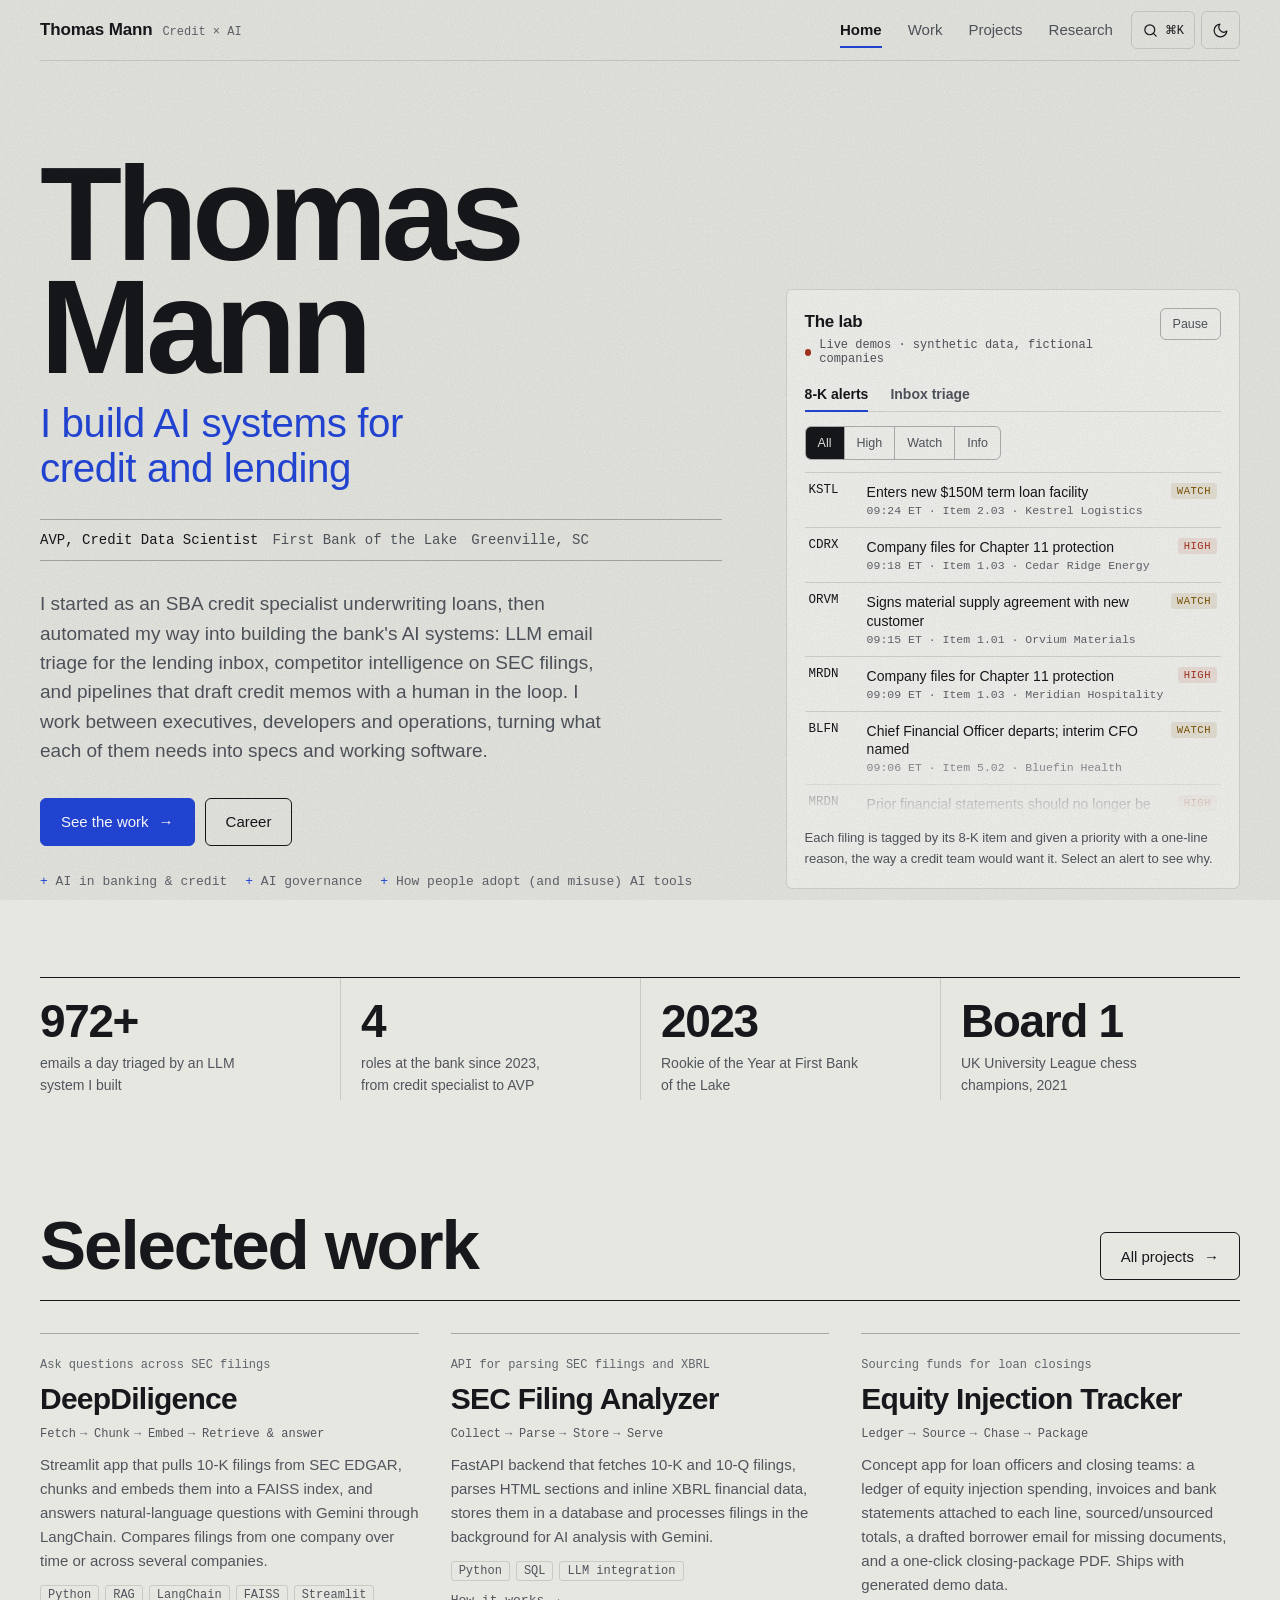
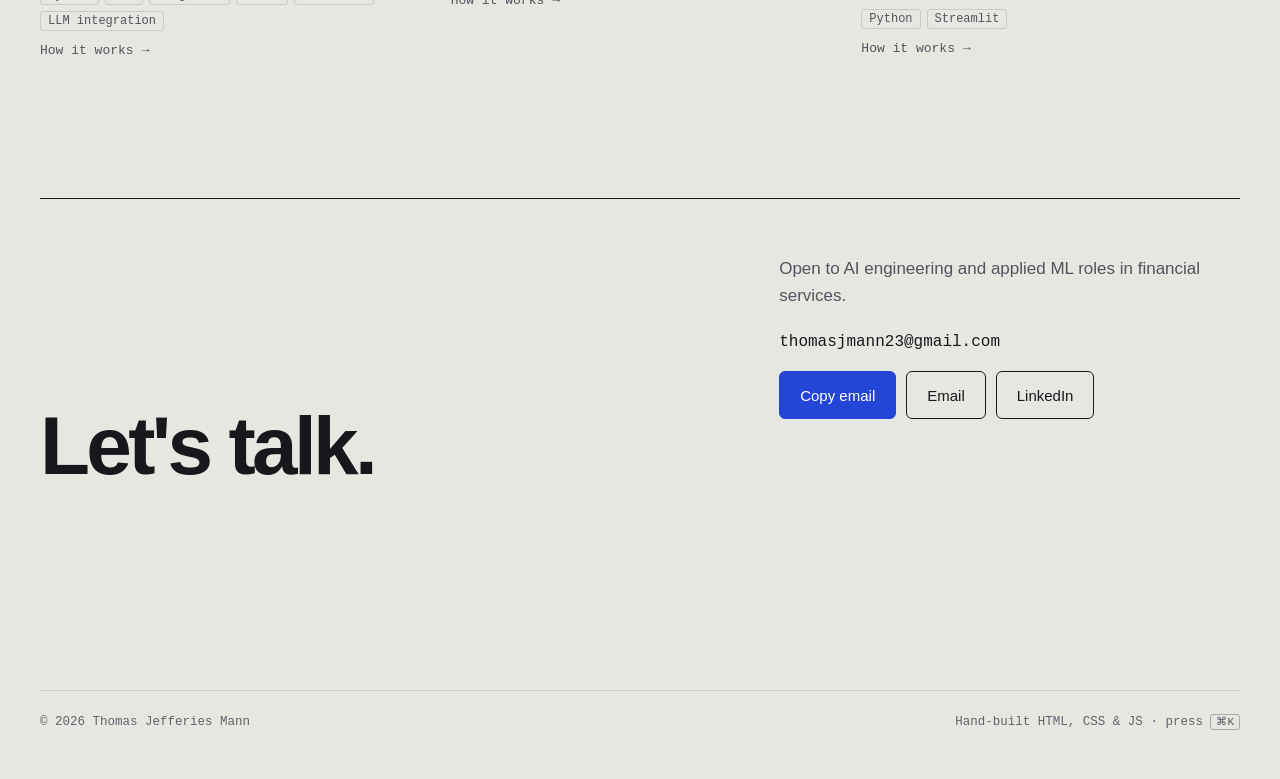
==== commit e64e4bf6: "Social preview image, Open Graph/Twitter tags and Person JSON-LD Co-Authored-By: Claude Opus 5.5 <no" ====
--- a/index.html
+++ b/index.html
@@ -9,6 +9,13 @@
   <meta property="og:type" content="website">
   <meta property="og:title" content="Thomas Mann · AVP, Credit Data Scientist">
   <meta property="og:description" content="Thomas Jefferies Mann builds AI systems for credit and lending: LLM pipelines, RAG over SEC filings, and AI governance.">
+  <meta property="og:site_name" content="Thomas Mann">
+  <meta property="og:url" content="https://thomasjmann23.github.io/">
+  <meta property="og:image" content="https://thomasjmann23.github.io/assets/og.png">
+  <meta property="og:image:width" content="1200">
+  <meta property="og:image:height" content="630">
+  <meta property="og:image:alt" content="Thomas Mann: I build AI systems for credit and lending. AVP, Credit Data Scientist, Greenville, SC.">
+  <meta name="twitter:card" content="summary_large_image">
   <meta name="theme-color" content="#e7e7e2" media="(prefers-color-scheme: light)">
   <meta name="theme-color" content="#131416" media="(prefers-color-scheme: dark)">
   <link rel="icon" href="assets/favicon.svg" type="image/svg+xml">
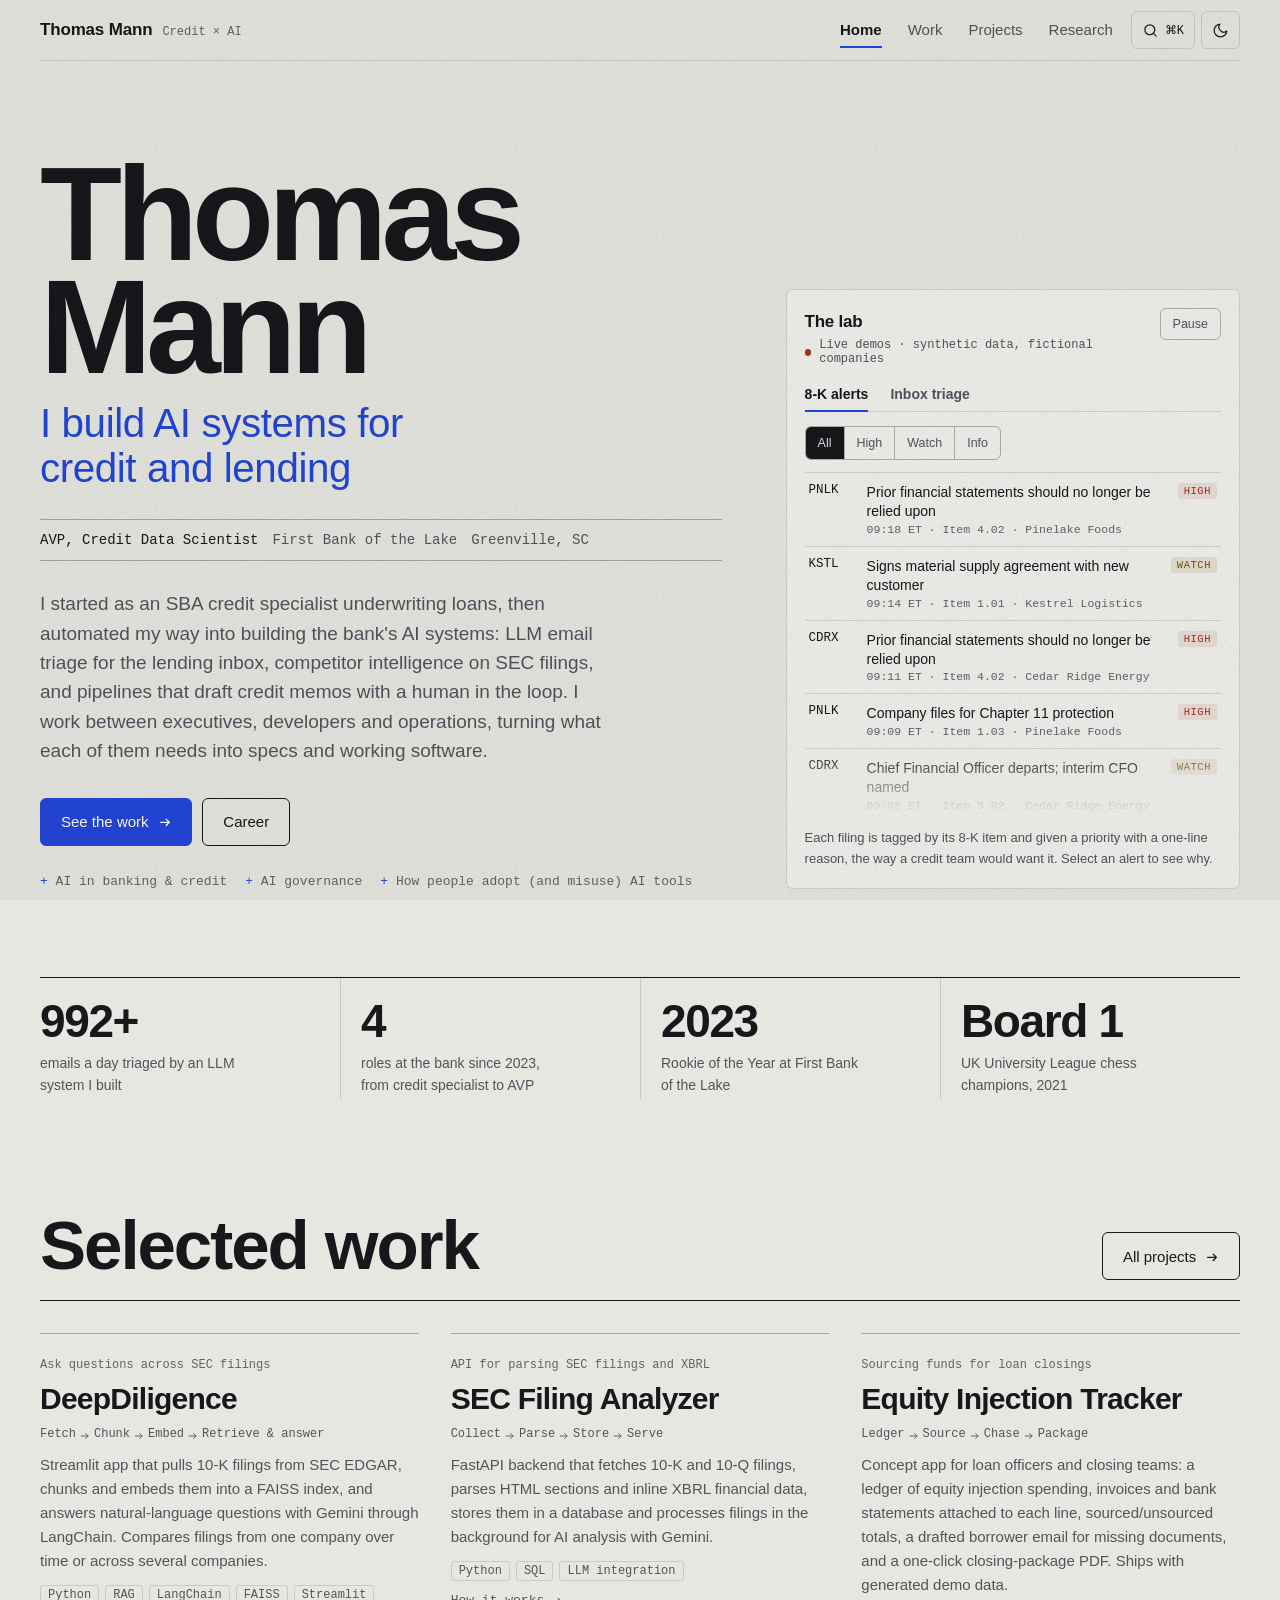
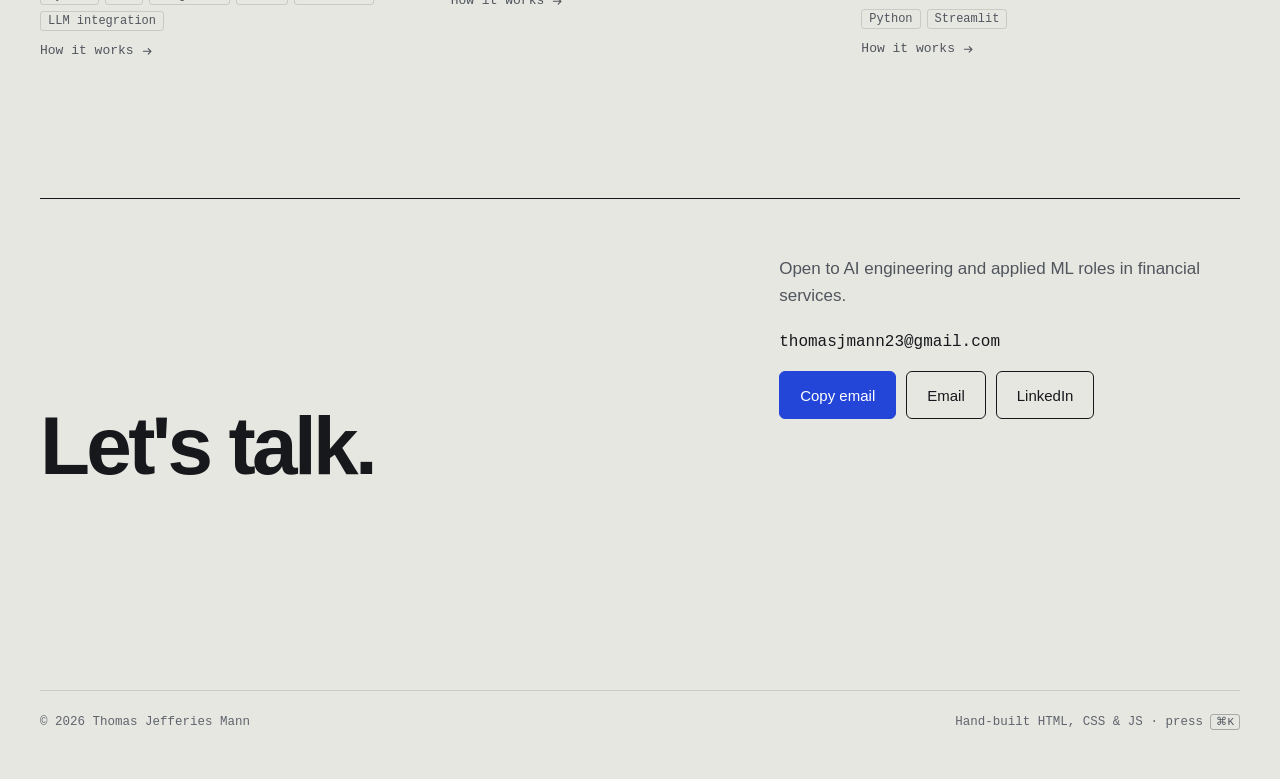
==== commit 14147368: "Draw arrows as SVG instead of falling back to a system font Co-Authored-By: Claude Opus 5.5 <noreply" ====
--- a/index.html
+++ b/index.html
@@ -55,7 +55,7 @@
         <p class="title-line enter" style="--d:7"><b data-field="title"></b><span data-field="employer"></span><span data-field="location"></span></p>
         <p class="lede enter" style="--d:8" data-field="summary"></p>
         <div class="cta enter" style="--d:9">
-          <a class="btn primary" href="projects.html">See the work <span class="arrow" aria-hidden="true">→</span></a>
+          <a class="btn primary" href="projects.html">See the work <span class="arrow" aria-hidden="true"><svg viewBox="0 0 16 16" focusable="false"><path d="M2 8h11M9 4l4 4-4 4"/></svg></span></a>
           <a class="btn" href="work.html">Career</a>
         </div>
         <ul class="focus enter" style="--d:10" data-list="focus" aria-label="What I think about"></ul>
@@ -102,7 +102,7 @@
     <section class="wrap section">
       <div class="section-head reveal">
         <h2>Selected work</h2>
-        <a class="btn" href="projects.html">All projects <span class="arrow" aria-hidden="true">→</span></a>
+        <a class="btn" href="projects.html">All projects <span class="arrow" aria-hidden="true"><svg viewBox="0 0 16 16" focusable="false"><path d="M2 8h11M9 4l4 4-4 4"/></svg></span></a>
       </div>
       <div class="cards" data-render="featured"></div>
     </section>
--- a/assets/css/style.css
+++ b/assets/css/style.css
@@ -32,6 +32,7 @@
   --r: 6px;
   --ease: cubic-bezier(.2, .8, .2, 1);
   --ease-out: cubic-bezier(.16, 1, .3, 1);
+  --arrow-r: url("data:image/svg+xml,%3Csvg xmlns='http://www.w3.org/2000/svg' viewBox='0 0 16 16' fill='none' stroke='%23000' stroke-width='1.6' stroke-linecap='round' stroke-linejoin='round'%3E%3Cpath d='M2 8h11M9 4l4 4-4 4'/%3E%3C/svg%3E"); /* drawn arrow: → is not in the font subsets */
   color-scheme: light;
 }
 @media (prefers-color-scheme: dark) {
@@ -146,6 +147,7 @@
 .btn.primary { background: var(--accent); border-color: var(--accent); color: var(--accent-ink); }
 .btn.primary:hover { background: var(--ink); border-color: var(--ink); color: var(--bg); }
 .arrow { display: inline-block; transition: transform .35s var(--ease-out); }
+.arrow svg { display: block; width: .85em; height: .85em; fill: none; stroke: currentColor; stroke-width: 1.6; stroke-linecap: round; stroke-linejoin: round; transform: translateY(.06em); }
 .btn:hover .arrow { transform: translateX(4px); }
 .cta { display: flex; flex-wrap: wrap; gap: 10px; }
 .chip { display: inline-flex; font: 12px var(--mono); color: var(--muted); border: 1px solid var(--line); border-radius: 3px; padding: 2px 7px; }
@@ -268,7 +270,7 @@
 .card.dim { opacity: .22; }
 .flow { display: flex; flex-wrap: wrap; gap: 4px 18px; font: 12px var(--mono); color: var(--muted); }
 .flow li { position: relative; }
-.flow li + li::before { content: "→"; position: absolute; left: -14px; color: var(--faint); }
+.flow li + li::before { content: ""; position: absolute; left: -14px; top: .35em; width: 10px; height: 10px; background: var(--faint); -webkit-mask: var(--arrow-r) center / contain no-repeat; mask: var(--arrow-r) center / contain no-repeat; }
 .card:hover .flow li { animation: step .6s var(--ease) both; animation-delay: calc(var(--i) * 100ms); }
 @keyframes step { 40% { color: var(--accent); } }
 .filters { display: flex; flex-wrap: wrap; gap: 6px; margin-bottom: 10px; }
@@ -292,7 +294,7 @@
 .job h3 { font-size: clamp(30px, 3.4vw, 44px); font-weight: 700; font-stretch: 112%; letter-spacing: -.03em; line-height: 1; }
 .job .role { color: var(--accent); margin: 10px 0 20px; font-weight: 600; font-size: 17px; }
 .ladder { display: flex; flex-wrap: wrap; gap: 4px 0; margin: -4px 0 24px; font: 12.5px var(--mono); color: var(--faint); }
-.ladder li::after { content: "→"; margin: 0 10px; }
+.ladder li::after { content: ""; display: inline-block; width: 10px; height: 10px; margin: 0 10px; vertical-align: -.05em; background: currentColor; -webkit-mask: var(--arrow-r) center / contain no-repeat; mask: var(--arrow-r) center / contain no-repeat; }
 .ladder li:last-child { color: var(--ink); font-weight: 500; }
 .ladder li:last-child::after { content: none; }
 .job ul.hl { display: grid; gap: 10px; max-width: 74ch; }
@@ -333,7 +335,7 @@
 .pager { display: grid; grid-template-columns: 1fr 1fr; gap: 32px; margin: 64px 0 0; }
 .pager a { padding: 20px 0; border-top: 1px solid var(--ink); text-decoration: none; font-size: 22px; font-weight: 600; font-stretch: 100%; transition: font-stretch .4s var(--ease-out), color .2s; }
 .pager a:hover { font-stretch: 118%; }
-.pager a span { display: block; font: 12.5px var(--mono); color: var(--faint); margin-bottom: 6px; font-weight: 400; }
+.pager a > span { display: block; font: 12.5px var(--mono); color: var(--faint); margin-bottom: 6px; font-weight: 400; }
 .pager a:last-child { text-align: right; }
 .note { font: 12.5px var(--mono); color: var(--faint); }
 
@@ -425,3 +427,4 @@
   .site-nav, .demo, .filters, .cta, .footer, .palette { display: none !important; }
   body::after { display: none; }
 }
+@media (forced-colors: active) { .flow li + li::before, .ladder li::after { background: CanvasText; } }
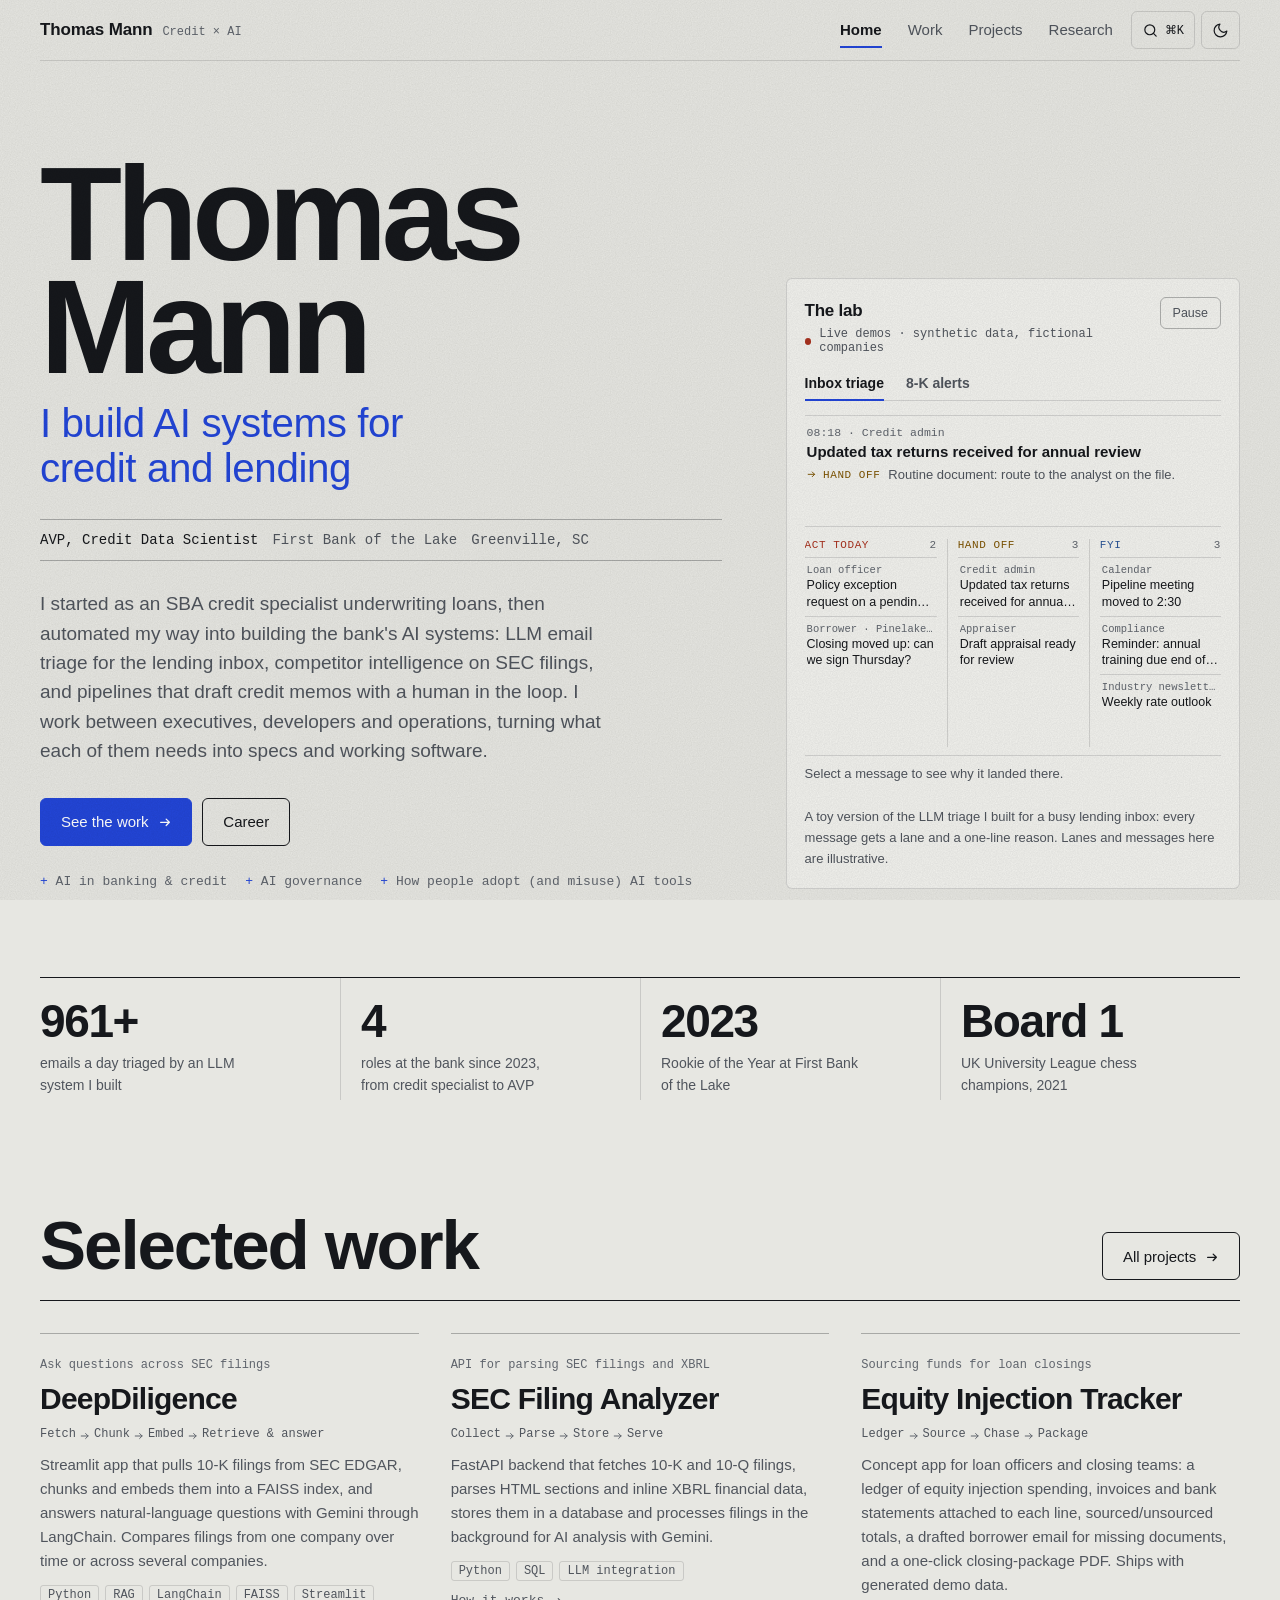
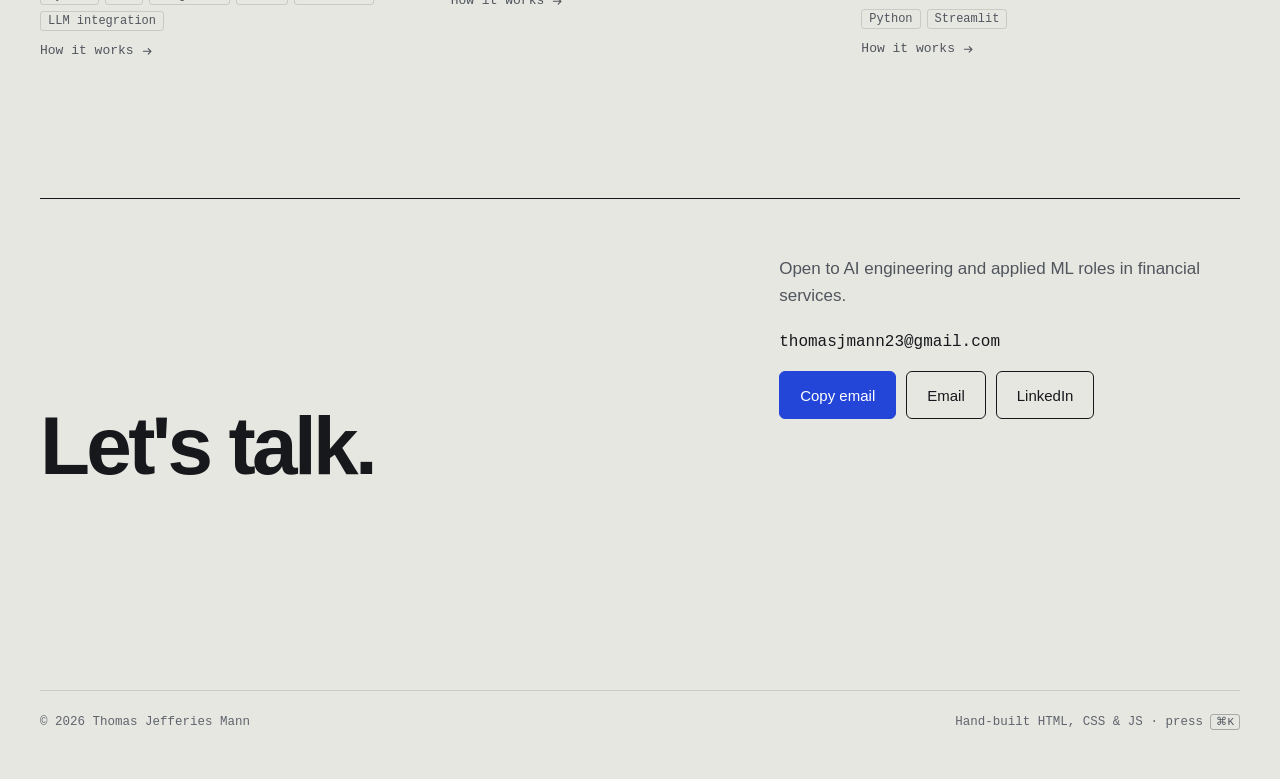
==== commit 5b07dd17: "Show Inbox triage first in the lab until 8-K uses real data Co-Authored-By: Claude Opus 5.5 <noreply" ====
--- a/index.html
+++ b/index.html
@@ -69,10 +69,20 @@
           <button class="pill demo-pause" type="button" aria-pressed="false">Pause</button>
         </div>
         <div class="lab-tabs" role="tablist" aria-label="Demos">
-          <button type="button" role="tab" id="tab-8k" aria-controls="lab-8k" aria-selected="true">8-K alerts</button>
-          <button type="button" role="tab" id="tab-inbox" aria-controls="lab-inbox" aria-selected="false" tabindex="-1">Inbox triage</button>
+          <button type="button" role="tab" id="tab-inbox" aria-controls="lab-inbox" aria-selected="true">Inbox triage</button>
+          <button type="button" role="tab" id="tab-8k" aria-controls="lab-8k" aria-selected="false" tabindex="-1">8-K alerts</button>
         </div>
-        <div class="lab-panel" id="lab-8k" role="tabpanel" aria-labelledby="tab-8k">
+        <div class="lab-panel" id="lab-inbox" role="tabpanel" aria-labelledby="tab-inbox">
+          <div class="reading" aria-hidden="true"></div>
+          <div class="lanes">
+            <section class="lane act" aria-labelledby="lane-act"><h3 id="lane-act">Act today <span class="n">0</span></h3><ol></ol></section>
+            <section class="lane hand" aria-labelledby="lane-hand"><h3 id="lane-hand">Hand off <span class="n">0</span></h3><ol></ol></section>
+            <section class="lane fyi" aria-labelledby="lane-fyi"><h3 id="lane-fyi">FYI <span class="n">0</span></h3><ol></ol></section>
+          </div>
+          <p class="inbox-why">Select a message to see why it landed there.</p>
+          <p class="demo-foot">A toy version of the LLM triage I built for a busy lending inbox: every message gets a lane and a one-line reason. Lanes and messages here are illustrative.</p>
+        </div>
+        <div class="lab-panel" id="lab-8k" role="tabpanel" aria-labelledby="tab-8k" hidden>
           <div class="seg demo-filters" role="group" aria-label="Filter alerts by priority">
             <button type="button" data-p="all" aria-pressed="true">All</button>
             <button type="button" data-p="high" aria-pressed="false">High</button>
@@ -81,16 +91,6 @@
           </div>
           <ol class="feed" aria-label="Simulated 8-K alerts"></ol>
           <p class="demo-foot">Each filing is tagged by its 8-K item and given a priority with a one-line reason, the way a credit team would want it. Select an alert to see why.</p>
-        </div>
-        <div class="lab-panel" id="lab-inbox" role="tabpanel" aria-labelledby="tab-inbox" hidden>
-          <div class="reading" aria-hidden="true"></div>
-          <div class="lanes">
-            <section class="lane act" aria-labelledby="lane-act"><h3 id="lane-act">Act today <span class="n">0</span></h3><ol></ol></section>
-            <section class="lane hand" aria-labelledby="lane-hand"><h3 id="lane-hand">Hand off <span class="n">0</span></h3><ol></ol></section>
-            <section class="lane fyi" aria-labelledby="lane-fyi"><h3 id="lane-fyi">FYI <span class="n">0</span></h3><ol></ol></section>
-          </div>
-          <p class="inbox-why">Select a message to see why it landed there.</p>
-          <p class="demo-foot">A toy version of the LLM triage I built for a busy lending inbox: every message gets a lane and a one-line reason. Lanes and messages here are illustrative.</p>
         </div>
       </aside>
     </section>
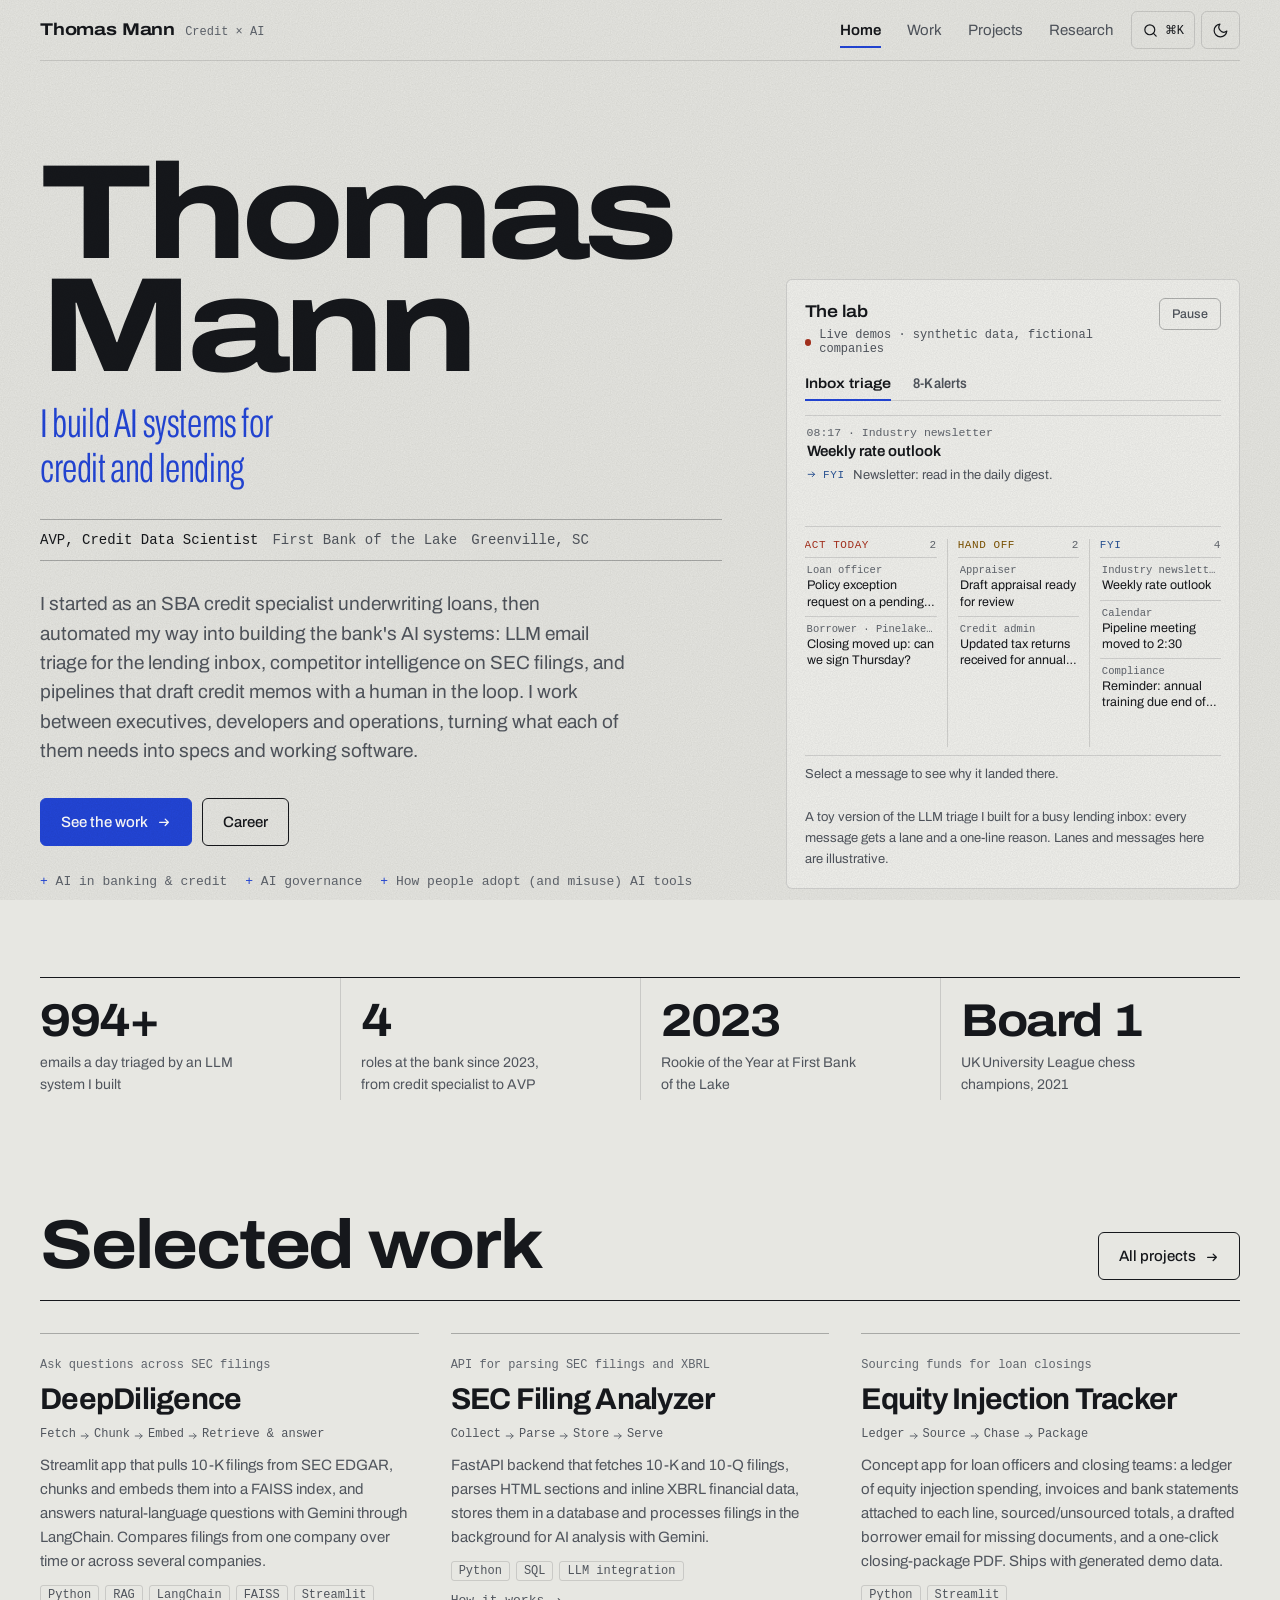
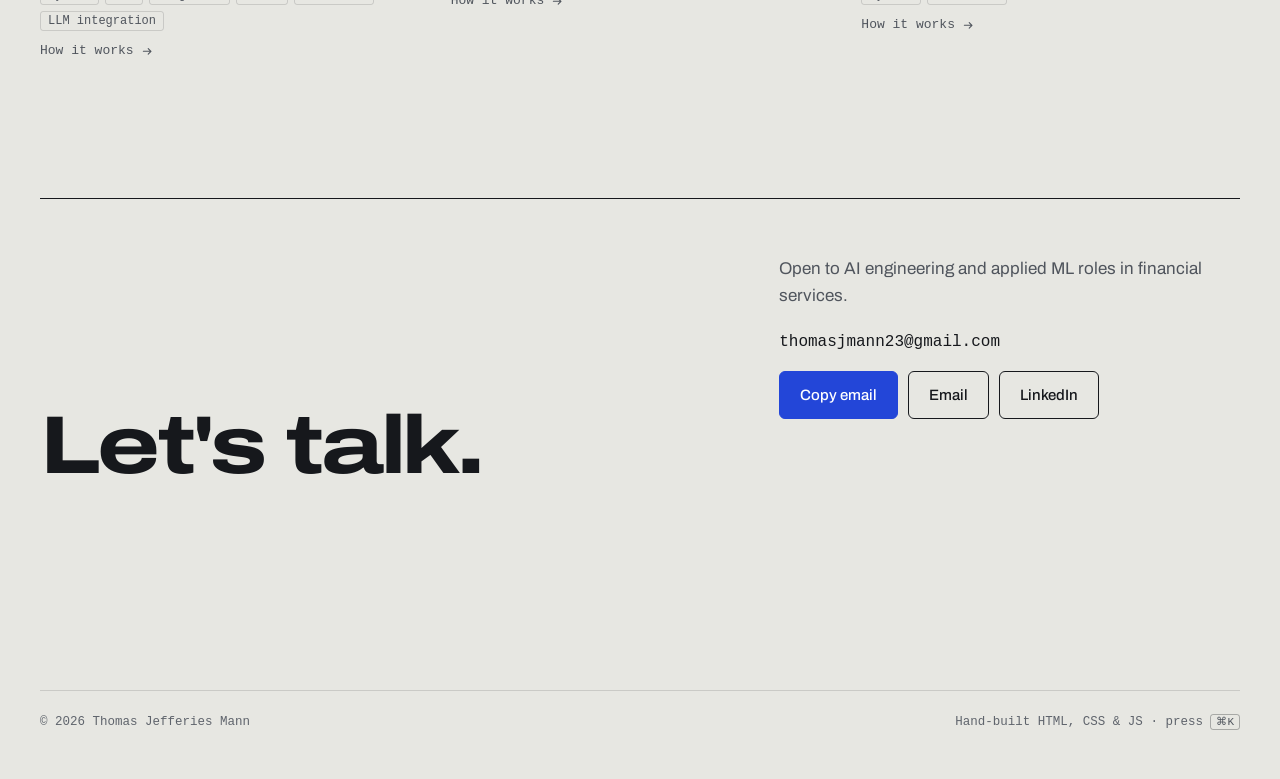
==== commit ee7aa8b0: "Split Archivo into a preloaded core and an on-demand extended subset Core (47.5 KB, ASCII + characte" ====
--- a/index.html
+++ b/index.html
@@ -19,7 +19,7 @@
   <meta name="theme-color" content="#e7e7e2" media="(prefers-color-scheme: light)">
   <meta name="theme-color" content="#131416" media="(prefers-color-scheme: dark)">
   <link rel="icon" href="assets/favicon.svg" type="image/svg+xml">
-  <link rel="preload" href="assets/fonts/archivo-var.woff2" as="font" type="font/woff2" crossorigin>
+  <link rel="preload" href="assets/fonts/archivo-core.woff2" as="font" type="font/woff2" crossorigin>
   <link rel="preload" href="content/resume.json" as="fetch" crossorigin>
   <link rel="stylesheet" href="assets/css/style.css">
   <script>
--- a/assets/css/style.css
+++ b/assets/css/style.css
@@ -7,7 +7,9 @@
    Light/dark follow the system; an explicit choice overrides.
    ============================================================ */
 /* Self-hosted fonts (OFL): Archivo variable (wght 100–900, wdth 62–125), IBM Plex Mono 400/500 */
-@font-face { font-family: "Archivo"; src: url(../fonts/archivo-var.woff2) format("woff2-variations"), url(../fonts/archivo-var.woff2) format("woff2"); font-weight: 100 900; font-stretch: 62% 125%; font-style: normal; font-display: swap; }
+/* Archivo is split in two (tools/subset_fonts.py): core is preloaded, ext loads only if a page uses one of its characters. */
+@font-face { font-family: "Archivo"; src: url(../fonts/archivo-core.woff2) format("woff2-variations"), url(../fonts/archivo-core.woff2) format("woff2"); font-weight: 100 900; font-stretch: 62% 125%; font-style: normal; font-display: swap; unicode-range: U+0020-007E, U+00A0, U+00A9, U+00B7, U+00D7, U+00E9, U+2013-2014, U+2018-2019, U+201C-201D, U+2022, U+2026, U+2212; }
+@font-face { font-family: "Archivo"; src: url(../fonts/archivo-ext.woff2) format("woff2-variations"), url(../fonts/archivo-ext.woff2) format("woff2"); font-weight: 100 900; font-stretch: 62% 125%; font-style: normal; font-display: swap; unicode-range: U+00A1-00A8, U+00AA-00B6, U+00B8-00D6, U+00D8-00E8, U+00EA-00FF, U+0131, U+0152-0153, U+02C6, U+02DA, U+02DC, U+201A, U+201E, U+2032-2033, U+2039-203A, U+2044, U+20AC, U+2122, U+2191, U+2193; }
 @font-face { font-family: "IBM Plex Mono"; src: url(../fonts/plex-mono-400.woff2) format("woff2"); font-weight: 400; font-style: normal; font-display: swap; }
 @font-face { font-family: "IBM Plex Mono"; src: url(../fonts/plex-mono-500.woff2) format("woff2"); font-weight: 500; font-style: normal; font-display: swap; }
 
@@ -66,7 +68,7 @@
 @keyframes vt-out { to { opacity: 0; transform: translateX(-24px); } }
 @keyframes vt-in { from { opacity: 0; transform: translateX(32px); } }
 @keyframes vt-title-out { to { opacity: 0; font-stretch: 62%; } }
-@keyframes vt-title-in { from { opacity: 0; transform: translateY(.3em); } }
+@keyframes vt-title-in { from { opacity: 0; } }
 /* Card ⇄ detail: the clicked card is pulled from the file into the detail header.
    The sheet (image-pair) briefly takes the panel colour and a pen-blue top rule,
    then settles; the old card copy leaves first, the header copy arrives after. */
@@ -157,6 +159,11 @@
 /* Entrance after data renders */
 :root:not(.loading) .enter { animation: rise .7s var(--ease-out) both; animation-delay: calc(var(--d, 0) * 60ms); }
 @keyframes rise { from { opacity: 0; transform: translateY(14px); } }
+/* Page titles: words rise out of a clipped line and open to full width (JS splits them, see revealTitles) */
+.page-title .w { display: inline-block; clip-path: inset(-.5em -.4em -.18em -.4em); }
+.page-title .wi { display: inline-block; }
+.title-go .wi { animation: word-in .95s var(--ease-out) both; animation-delay: calc(var(--i) * 75ms + 60ms); }
+@keyframes word-in { from { transform: translateY(118%); font-stretch: 62%; } }
 /* Scroll-driven reveal where supported (content is visible without it) */
 @supports (animation-timeline: view()) {
   .reveal { animation: reveal linear both; animation-timeline: view(); animation-range: entry 0% entry 30%; }
@@ -167,6 +174,8 @@
 .hero { padding: 96px 0 88px; display: grid; grid-template-columns: minmax(0, 1.2fr) minmax(0, .8fr); gap: 64px; align-items: end; }
 .hero h1 { font-size: clamp(64px, 10.5vw, 156px); line-height: .84; font-weight: 750; font-stretch: 125%; letter-spacing: -.045em; margin: 0 0 28px; }
 .hero h1 .name { display: block; }
+.hero .press .word { white-space: nowrap; }
+.hero .press.locked .ch { display: inline-block; text-align: center; }
 :root:not(.loading) .hero h1 .name { animation: stretch 1.4s var(--ease-out) both .05s; }
 @keyframes stretch { from { font-stretch: 62%; letter-spacing: -.02em; opacity: 0; } 40% { opacity: 1; } }
 .hero h1 .alt { display: block; font-size: .3em; line-height: 1.12; letter-spacing: -.01em; margin-top: 18px; max-width: 18ch; }
@@ -293,10 +302,27 @@
 .job .place { display: block; margin-top: 4px; font: 12.5px var(--mono); color: var(--faint); }
 .job h3 { font-size: clamp(30px, 3.4vw, 44px); font-weight: 700; font-stretch: 112%; letter-spacing: -.03em; line-height: 1; }
 .job .role { color: var(--accent); margin: 10px 0 20px; font-weight: 600; font-size: 17px; }
-.ladder { display: flex; flex-wrap: wrap; gap: 4px 0; margin: -4px 0 24px; font: 12.5px var(--mono); color: var(--faint); }
-.ladder li::after { content: ""; display: inline-block; width: 10px; height: 10px; margin: 0 10px; vertical-align: -.05em; background: currentColor; -webkit-mask: var(--arrow-r) center / contain no-repeat; mask: var(--arrow-r) center / contain no-repeat; }
-.ladder li:last-child { color: var(--ink); font-weight: 500; }
-.ladder li:last-child::after { content: none; }
+/* Career story: a ruled line through the roles; the cobalt pen draws down it as you scroll,
+   and each title opens from condensed to full width as it crosses the middle of the screen. */
+.story { position: relative; display: grid; gap: 26px; margin: 0 0 32px; padding: 2px 0 2px 30px; view-timeline: --story; }
+.story::before, .story::after { content: ""; position: absolute; left: 5px; top: 8px; bottom: 8px; width: 1px; background: var(--line-2); }
+.story::after { left: 4.5px; width: 2px; background: var(--accent); transform-origin: top; }
+.story .n { display: block; font: 500 11.5px var(--mono); letter-spacing: .08em; text-transform: uppercase; color: var(--accent); margin-bottom: 8px; }
+.rungs { display: grid; gap: 2px; }
+.rungs li { position: relative; font-size: clamp(18px, 1.9vw, 23px); font-weight: 600; font-stretch: 100%; letter-spacing: -.015em; line-height: 1.3; white-space: nowrap; view-timeline: --rung; }
+.rungs li::before { content: ""; position: absolute; left: -30px; top: .65em; width: 11px; height: 2px; background: var(--accent); }
+.step:last-child .rungs li { font-size: clamp(22px, 2.5vw, 30px); font-weight: 750; letter-spacing: -.025em; }
+.story p { margin-top: 8px; max-width: 62ch; font-size: 15px; color: var(--muted); }
+@supports (animation-timeline: view()) {
+  @media (prefers-reduced-motion: no-preference) {
+    .story::after { animation: pen linear both; animation-timeline: --story; animation-range: cover 18% cover 58%; }
+    .rungs li { animation: rung linear both; animation-timeline: --rung; animation-range: cover 12% cover 46%; }
+    .rungs li::before { animation: tick linear both; animation-timeline: --rung; animation-range: cover 12% cover 46%; }
+    @keyframes pen { from { transform: scaleY(0); } }
+    @keyframes rung { from { font-stretch: 72%; color: var(--faint); } }
+    @keyframes tick { from { width: 5px; background: var(--line-2); } }
+  }
+}
 .job ul.hl { display: grid; gap: 10px; max-width: 74ch; }
 .job ul.hl li { position: relative; padding-left: 22px; color: var(--muted); }
 .job ul.hl li::before { content: "—"; position: absolute; left: 0; color: var(--faint); }
@@ -332,6 +358,53 @@
 .pipeline li::before { content: counter(s, decimal-leading-zero); font: 500 14px var(--mono); color: var(--accent); padding-top: 4px; }
 .pipeline h3 { font-size: 22px; font-stretch: 112%; margin-bottom: 4px; }
 .pipeline p { font-size: 16px; }
+
+/* Q&A replay (DeepDiligence). Finished state at rest; data-step drives a replay. */
+.replay { margin-top: 72px; border-top: 1px solid var(--ink); padding-top: 28px; }
+.replay h2, .replay h3 { font: 500 12px var(--mono); letter-spacing: .04em; text-transform: uppercase; color: var(--faint); }
+.replay h3 { font-size: 11px; margin-bottom: 10px; }
+.replay-head { display: flex; flex-wrap: wrap; justify-content: space-between; gap: 16px 24px; align-items: end; }
+.replay-head .demo-note { max-width: 62ch; margin-top: 8px; }
+.replay-ctl { display: flex; flex-wrap: wrap; gap: 10px; align-items: center; }
+.pill.play { display: inline-flex; align-items: center; gap: 8px; border: 1px solid var(--line-2); border-radius: var(--r); color: var(--ink); }
+.pill.play:disabled { color: var(--faint); cursor: default; }
+.pill:focus-visible, .seg button:focus-visible { outline: 2px solid var(--accent); outline-offset: 2px; }
+.stages { display: flex; flex-wrap: wrap; gap: 4px 22px; margin: 22px 0 26px; padding: 10px 0; border-top: 1px solid var(--line); border-bottom: 1px solid var(--line); font: 12px var(--mono); color: var(--faint); }
+.stages li { position: relative; transition: color .3s; }
+.stages li span { color: inherit; }
+.stages li.past { color: var(--muted); }
+.stages li.on { color: var(--accent); }
+.stages li::after { content: ""; position: absolute; left: 0; right: 0; bottom: -11px; height: 2px; background: var(--accent); transform: scaleX(0); transform-origin: left; transition: transform .5s var(--ease-out); }
+.stages li.on::after { transform: none; }
+.replay-grid { display: grid; grid-template-columns: minmax(0, .9fr) minmax(0, 1.1fr); gap: 56px; align-items: start; }
+.qa { display: grid; align-content: start; }
+.rq { font-size: clamp(21px, 2.2vw, 27px); line-height: 1.2; font-weight: 600; font-stretch: 106%; letter-spacing: -.01em; margin-bottom: 30px; }
+.ra { font-size: 18px; line-height: 1.6; }
+.replay:is([data-step="0"], [data-step="1"], [data-step="2"]) .ra :is(.w, .cite) { opacity: 0; }
+.replay.writing .ra :is(.w, .cite) { animation: ink .9s var(--ease) both; animation-delay: calc(var(--w) * 28ms); }
+@keyframes ink { from { opacity: 0; color: var(--accent); } 30% { opacity: 1; color: var(--accent); } }
+.cite { font: 500 12px var(--mono); color: var(--accent); background: transparent; border: 1px solid var(--line-2); border-radius: 3px; padding: 1px 6px; margin: 0 1px; vertical-align: .12em; cursor: pointer; line-height: 1.3; }
+.cite:hover, .cite.lit { background: var(--accent); color: var(--accent-ink); border-color: var(--accent); }
+.cite:focus-visible { outline: 2px solid var(--accent); outline-offset: 2px; }
+.chunks li { display: grid; grid-template-columns: 34px minmax(0, 1fr) auto; gap: 4px 10px; padding: 12px 8px 12px 0; border-top: 1px solid var(--line); transition: background .25s; }
+.chunks li:last-child { border-bottom: 1px solid var(--line); }
+.chunks .rk { grid-row: span 2; font: 500 12px var(--mono); color: var(--accent); padding-top: 1px; }
+.chunks .src { font: 11.5px var(--mono); color: var(--faint); min-width: 0; overflow-wrap: anywhere; }
+.chunks .sc { display: flex; align-items: center; gap: 8px; }
+.chunks .bar { width: 64px; height: 3px; background: var(--line); position: relative; overflow: hidden; }
+.chunks .bar::after { content: ""; position: absolute; inset: 0; background: var(--ink); transform: scaleX(var(--s)); transform-origin: left; }
+.chunks .v { font: 500 12px var(--mono); font-variant-numeric: tabular-nums; }
+.chunks .tx { grid-column: 2 / -1; font-size: 14.5px; line-height: 1.45; color: var(--muted); }
+.chunks li.lit { background: var(--accent-wash); }
+.replay:not([data-step="0"], [data-step="1"]) .hit .bar::after { background: var(--accent); }
+.replay:not([data-step="0"], [data-step="1"]) .miss :is(.tx, .v) { color: var(--faint); }
+.replay:not([data-step="0"], [data-step="1"]) .miss .bar::after { background: var(--faint); }
+.replay:is([data-step="0"], [data-step="1"]) .rk { visibility: hidden; }
+.replay[data-step="0"] .bar::after { transform: scaleX(0); }
+.replay[data-step="0"] .v { opacity: 0; }
+.replay[data-step="1"] .bar::after { transition: transform .9s var(--ease-out) calc(var(--i) * 90ms); }
+.replay[data-step="1"] .v { transition: opacity .3s calc(var(--i) * 90ms + .4s); }
+.replay[data-step="2"] .rk { animation: rise .5s var(--ease-out) both .55s; }
 .pager { display: grid; grid-template-columns: 1fr 1fr; gap: 32px; margin: 64px 0 0; }
 .pager a { padding: 20px 0; border-top: 1px solid var(--ink); text-decoration: none; font-size: 22px; font-weight: 600; font-stretch: 100%; transition: font-stretch .4s var(--ease-out), color .2s; }
 .pager a:hover { font-stretch: 118%; }
@@ -389,7 +462,8 @@
   .stat:nth-child(3) { padding-left: 0; border-left: 0; }
   .stat:nth-child(n+3) { border-top: 1px solid var(--line); margin-top: 16px; }
   .job { grid-template-columns: minmax(0, 1fr); gap: 12px; padding: 32px 0; }
-  .two, .detail-grid { grid-template-columns: minmax(0, 1fr); }
+  .two, .detail-grid, .replay-grid { grid-template-columns: minmax(0, 1fr); }
+  .replay-grid { gap: 36px; }
 }
 @media (max-width: 640px) {
   .brand-role, .k-hint { display: none; }
@@ -400,6 +474,10 @@
   .hero h1 { font-stretch: 100%; }
   .detail-hero h1, .contact h2 { font-stretch: 90%; }
   .section-head h2, .page-head h1, .job h3 { font-stretch: 95%; }
+  .story { padding-left: 24px; }
+  .rungs li { font-size: 17px; font-stretch: 90%; }
+  .step:last-child .rungs li { font-size: 21px; font-stretch: 88%; }
+  .rungs li::before { left: -24px; width: 9px; }
   .nav-bar { gap: 2px; }
   .nav-links a { padding: 8px 7px; font-size: 14px; }
   .nav-links a[aria-current="page"]::after { left: 7px; right: 7px; }
@@ -427,4 +505,4 @@
   .site-nav, .demo, .filters, .cta, .footer, .palette { display: none !important; }
   body::after { display: none; }
 }
-@media (forced-colors: active) { .flow li + li::before, .ladder li::after { background: CanvasText; } }
+@media (forced-colors: active) { .chunks .bar::after, .flow li + li::before, .story::after, .rungs li::before { background: CanvasText; } }
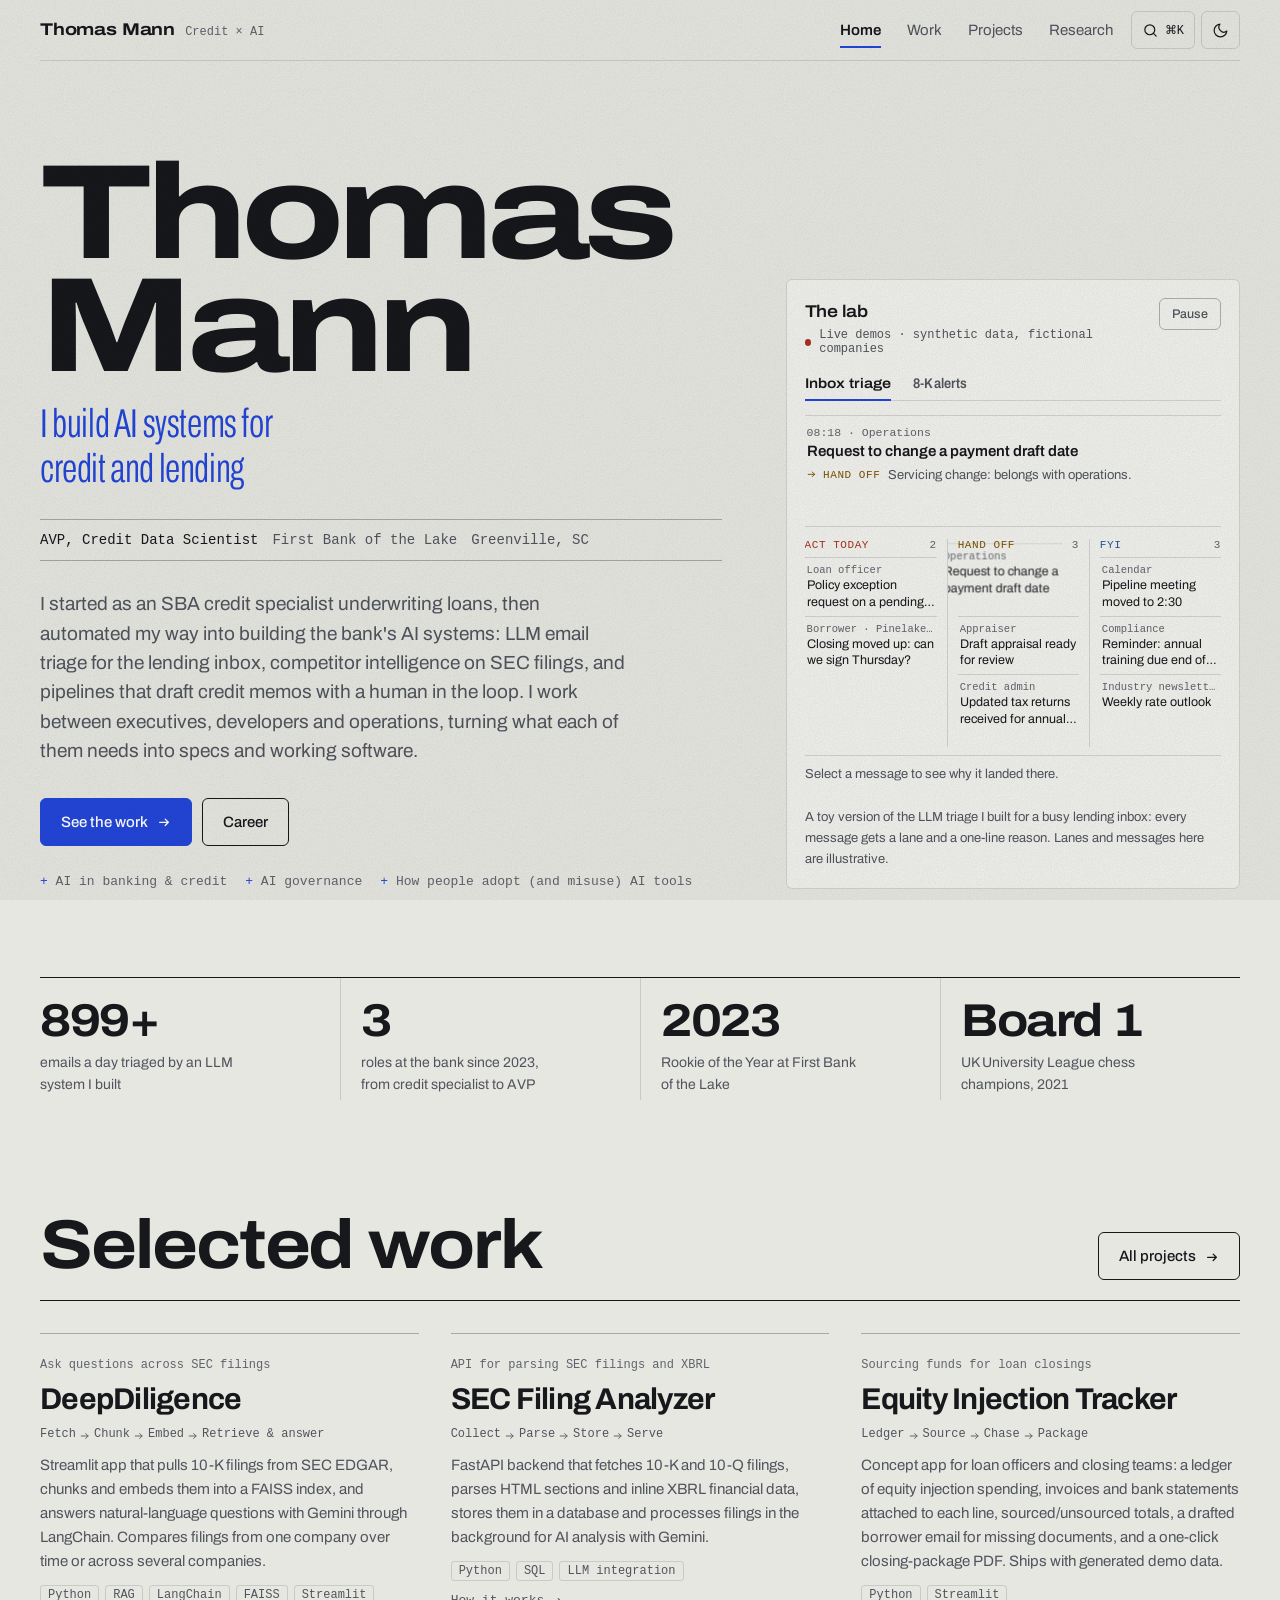
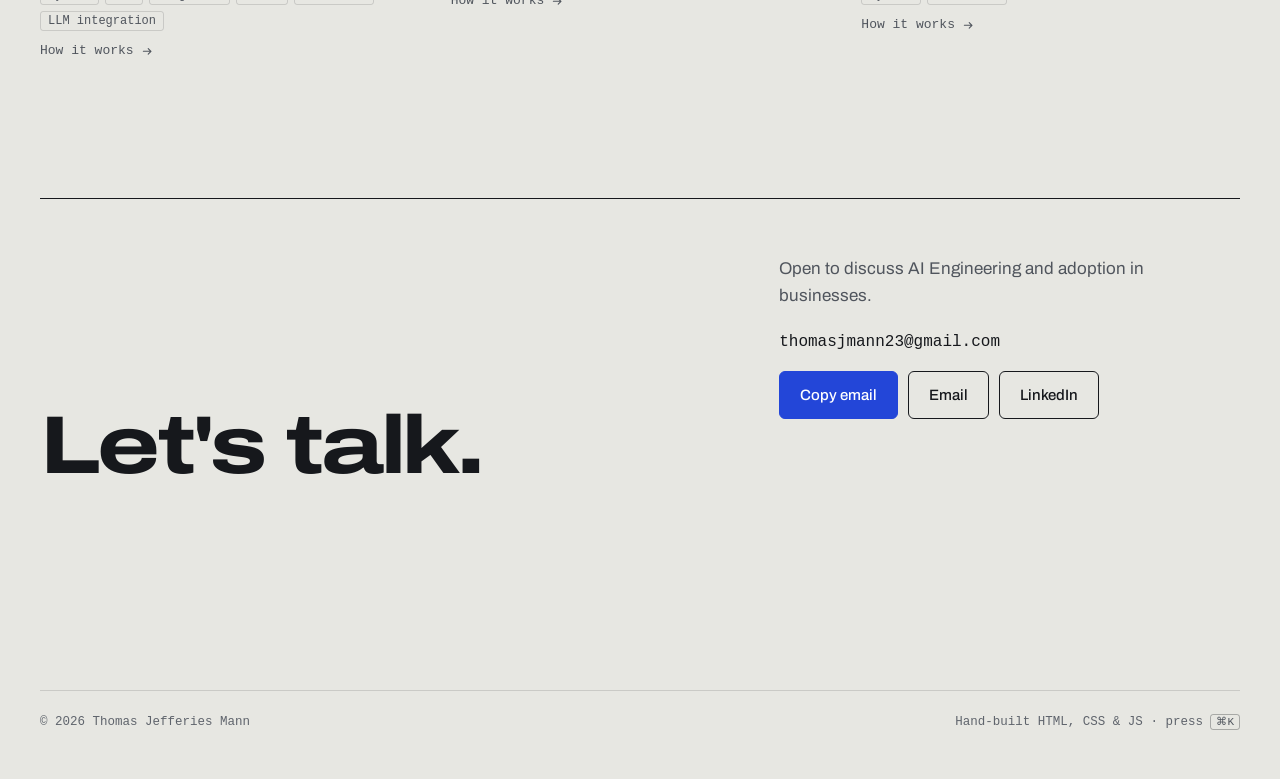
==== commit 7810ea9c: "Update contact paragraph for clarity" ====
--- a/index.html
+++ b/index.html
@@ -111,7 +111,7 @@
       <div class="contact reveal">
         <h2>Let's talk.</h2>
         <div>
-          <p>Open to AI engineering and applied ML roles in financial services.</p>
+          <p>Open to discuss AI Engineering and adoption in businesses.</p>
           <span class="email" data-field-email></span>
           <div class="cta">
             <button class="btn primary copy-email" type="button">Copy email</button>
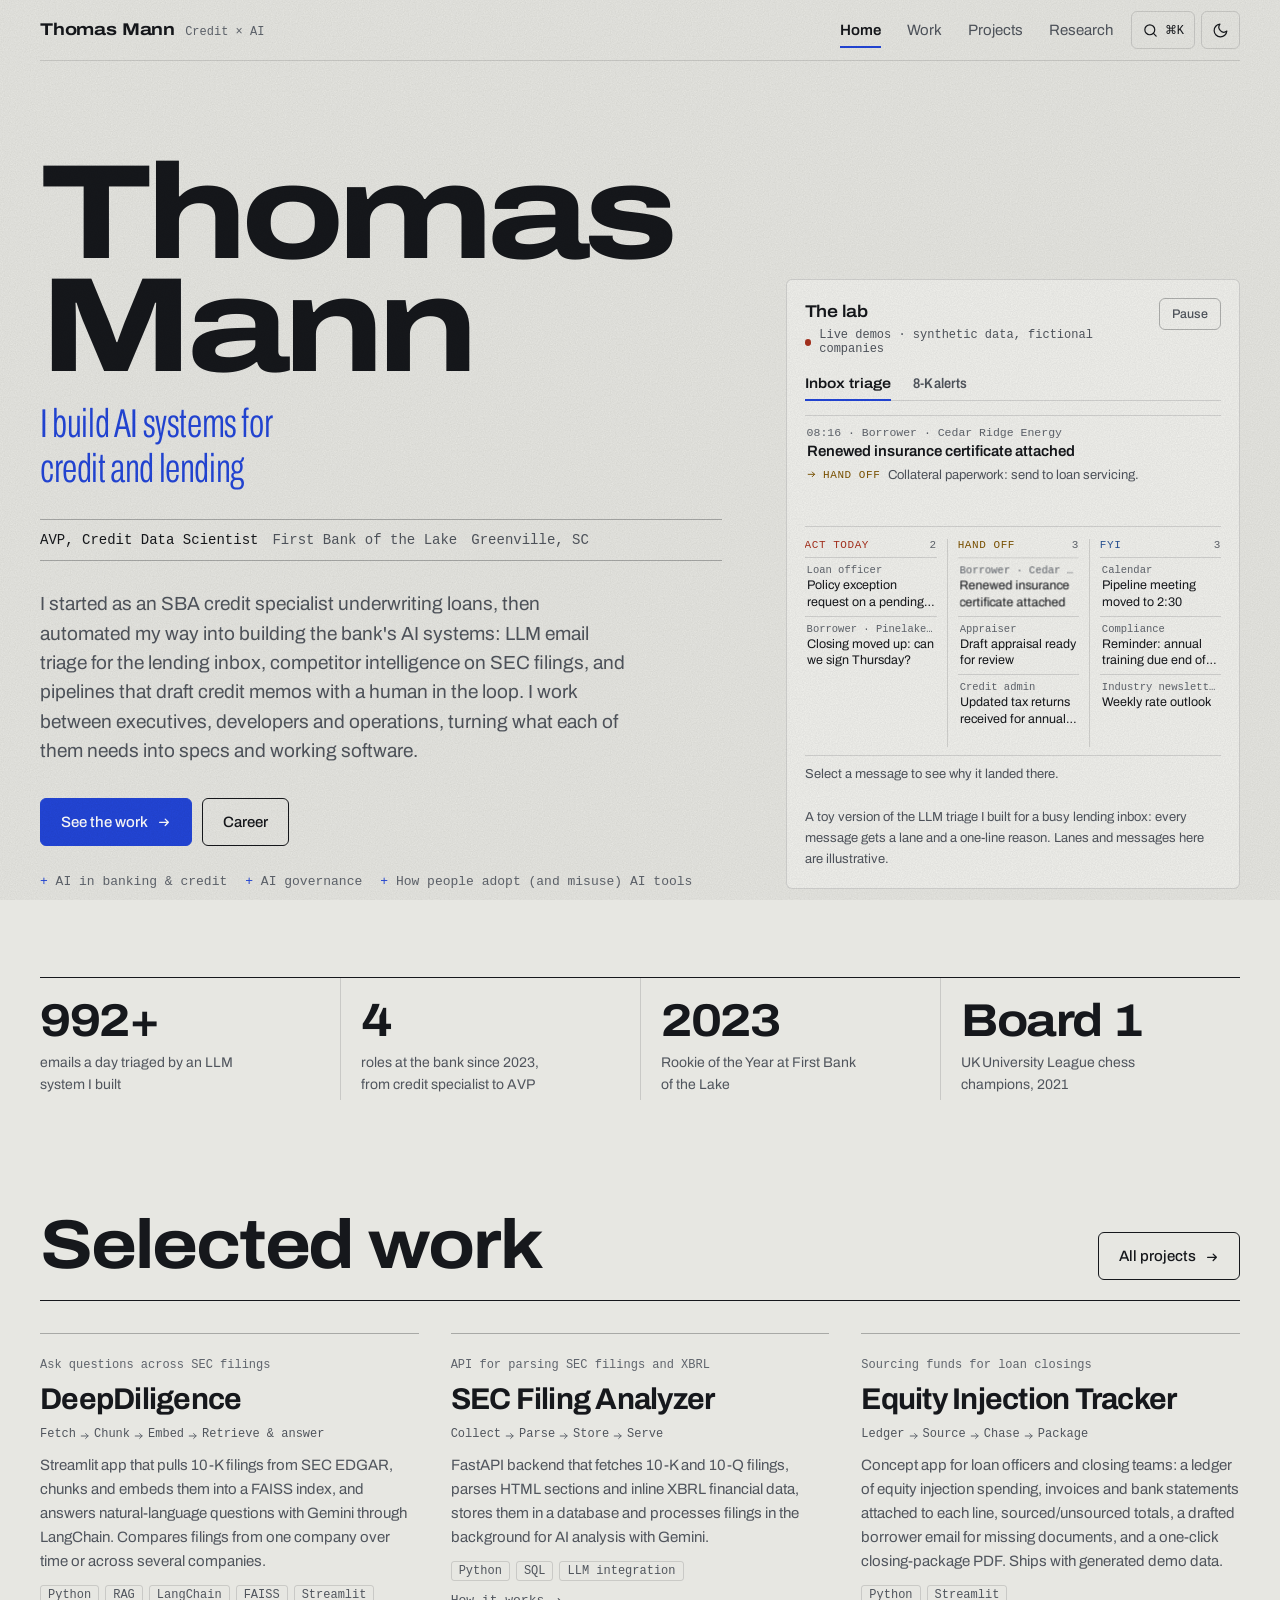
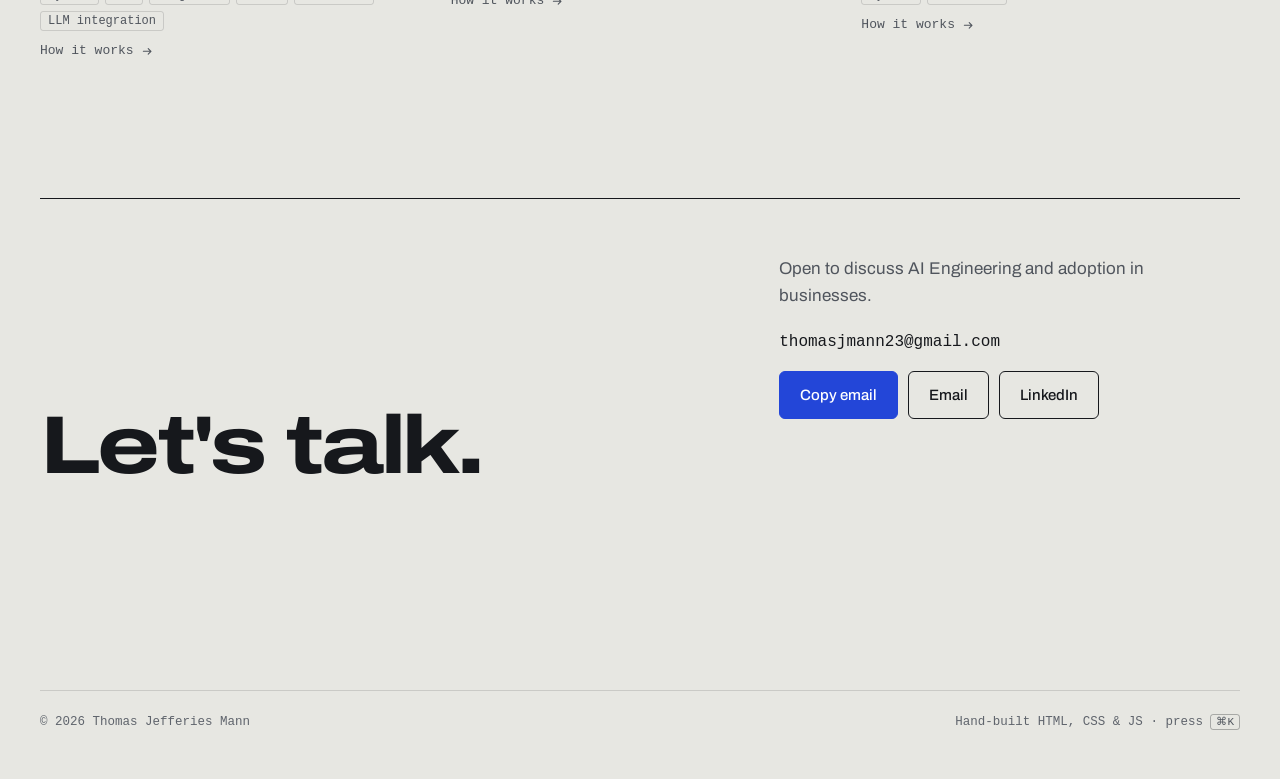
==== commit 1a6db0ec: "Downloadable one-page résumé PDF generated from resume.json Co-Authored-By: Claude Opus 5.5 <noreply" ====
--- a/index.html
+++ b/index.html
@@ -26,7 +26,7 @@
     document.documentElement.classList.add('loading');
     try { var t = localStorage.getItem('theme'); if (t) document.documentElement.dataset.theme = t; } catch (e) {}
   </script>
-  <script type="speculationrules">{"prerender":[{"where":{"and":[{"href_matches":"/*"},{"not":{"href_matches":"/content/*"}}]},"eagerness":"moderate"}]}</script>
+  <script type="speculationrules">{"prerender":[{"where":{"and":[{"href_matches":"/*"},{"not":{"href_matches":"/content/*"}},{"not":{"href_matches":"/assets/*"}}]},"eagerness":"moderate"}]}</script>
 </head>
 <body data-page="index">
   <a class="skip" href="#main">Skip to content</a>
@@ -117,6 +117,7 @@
             <button class="btn primary copy-email" type="button">Copy email</button>
             <a class="btn" data-href="mailto">Email</a>
             <a class="btn" data-href="linkedin" rel="noopener">LinkedIn</a>
+            <a class="btn" href="assets/thomas-mann-resume.pdf" download data-resume hidden>Résumé <small class="btn-meta">PDF</small> <span class="arrow down" aria-hidden="true"><svg viewBox="0 0 16 16" focusable="false"><path d="M8 2v9M4 7.5l4 4 4-4M3 14h10"/></svg></span></a>
           </div>
           <p class="copy-status" role="status"></p>
         </div>
--- a/assets/css/style.css
+++ b/assets/css/style.css
@@ -151,6 +151,9 @@
 .arrow { display: inline-block; transition: transform .35s var(--ease-out); }
 .arrow svg { display: block; width: .85em; height: .85em; fill: none; stroke: currentColor; stroke-width: 1.6; stroke-linecap: round; stroke-linejoin: round; transform: translateY(.06em); }
 .btn:hover .arrow { transform: translateX(4px); }
+.btn:hover .arrow.down { transform: translateY(2px); }
+.btn-meta { font: 11px var(--mono); letter-spacing: .04em; opacity: .7; }
+[data-resume][hidden] { display: none; }
 .cta { display: flex; flex-wrap: wrap; gap: 10px; }
 .chip { display: inline-flex; font: 12px var(--mono); color: var(--muted); border: 1px solid var(--line); border-radius: 3px; padding: 2px 7px; }
 .chips { display: flex; flex-wrap: wrap; gap: 6px; }
@@ -288,7 +291,7 @@
 .private { display: grid; grid-template-columns: repeat(auto-fill, minmax(250px, 1fr)); gap: 0 32px; }
 .private > div { padding: 20px 0; border-top: 1px dashed var(--line-2); transition: opacity .3s; }
 .private > div.dim { opacity: .22; }
-.private h4 { font-size: 17px; margin-bottom: 6px; }
+.private h3 { font-size: 17px; margin-bottom: 6px; }
 .private p { font-size: 14.5px; color: var(--muted); margin-bottom: 12px; }
 .sub-head { display: flex; gap: 14px; align-items: baseline; flex-wrap: wrap; margin: 72px 0 8px; }
 .sub-head h2 { font-size: 28px; font-stretch: 112%; }
@@ -506,3 +509,10 @@
   body::after { display: none; }
 }
 @media (forced-colors: active) { .chunks .bar::after, .flow li + li::before, .story::after, .rungs li::before { background: CanvasText; } }
+/* Windows High Contrast drops author backgrounds, which is how chosen states are drawn: use system Highlight instead */
+@media (forced-colors: active) {
+  .palette li[aria-selected="true"], .seg button[aria-pressed="true"], .filters .pill[aria-pressed="true"], .lane button[aria-pressed="true"] { forced-color-adjust: none; background: Highlight; color: HighlightText; }
+  .palette li[aria-selected="true"] small { color: HighlightText; opacity: 1; }
+  .lab-tabs [role="tab"][aria-selected="true"] { text-decoration: underline 2px; text-underline-offset: 6px; }
+  .palette input:focus-visible { outline: 2px solid Highlight; outline-offset: -2px; }
+}
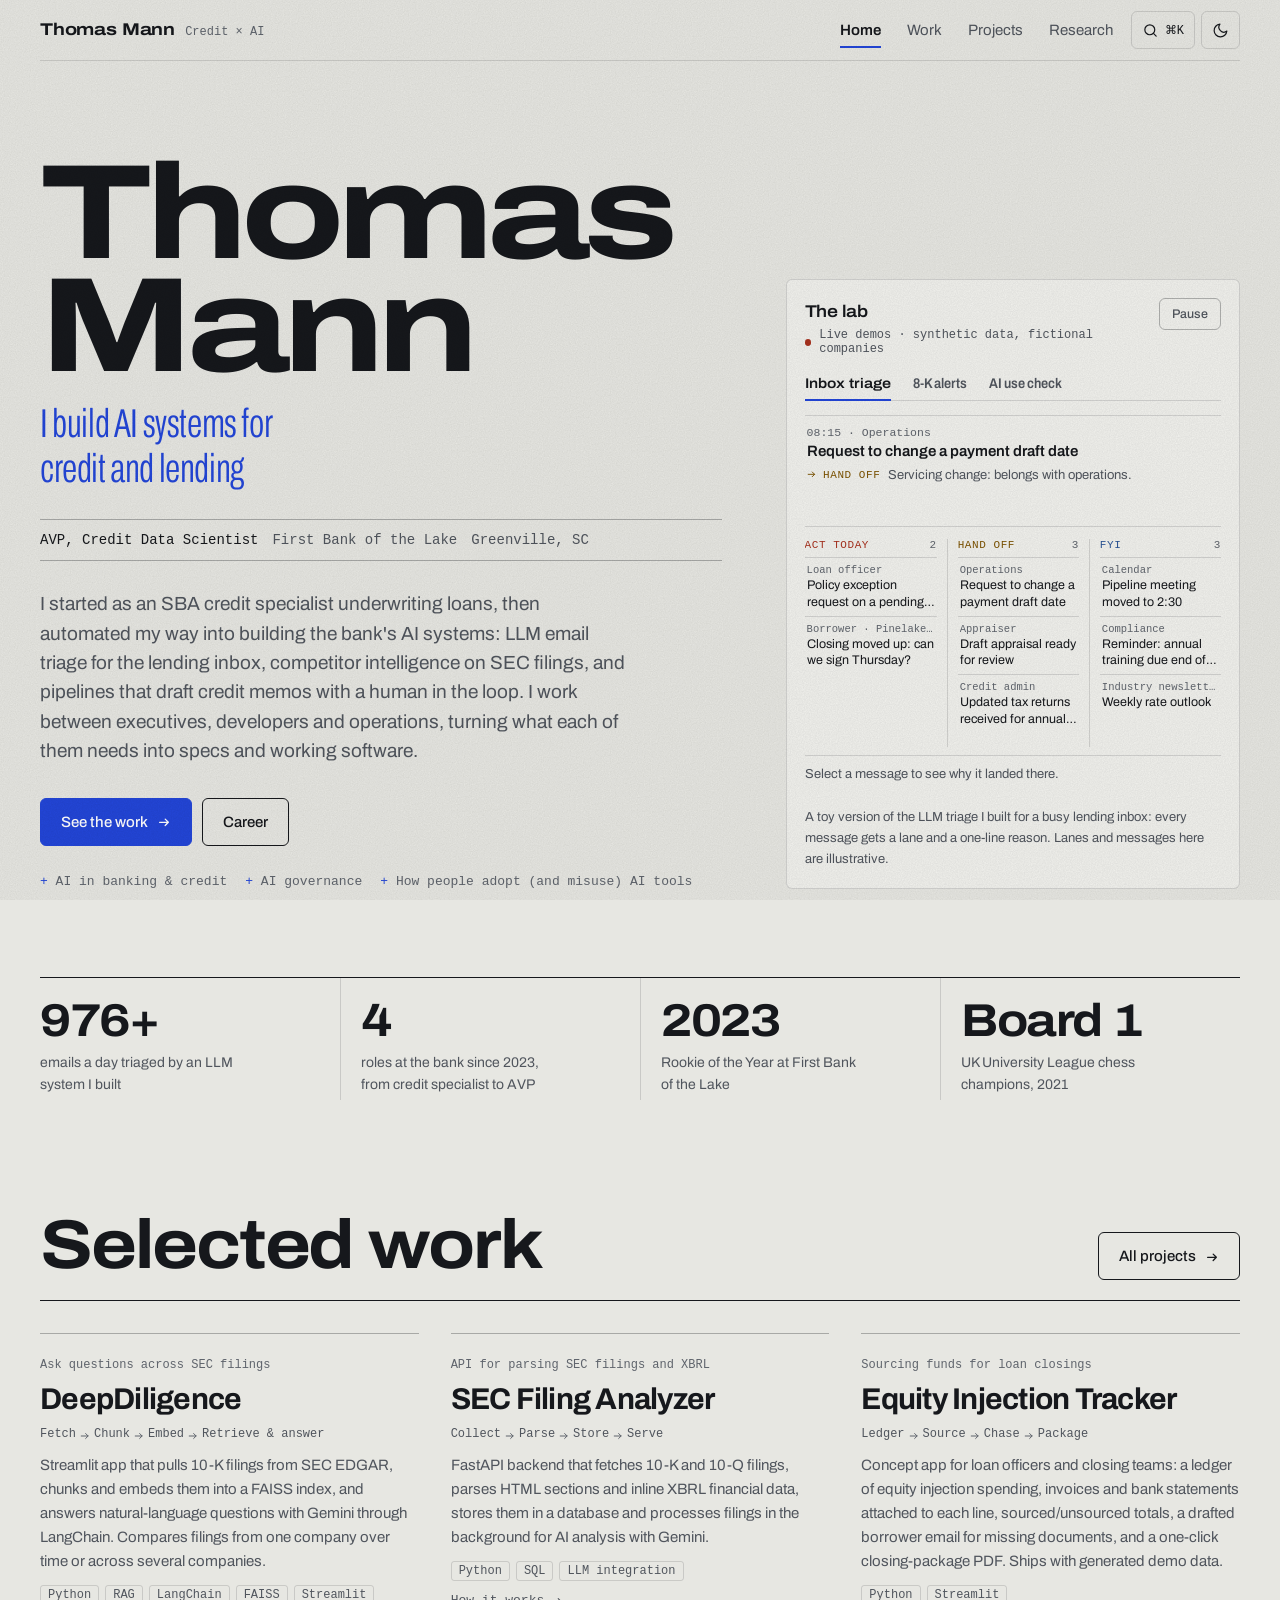
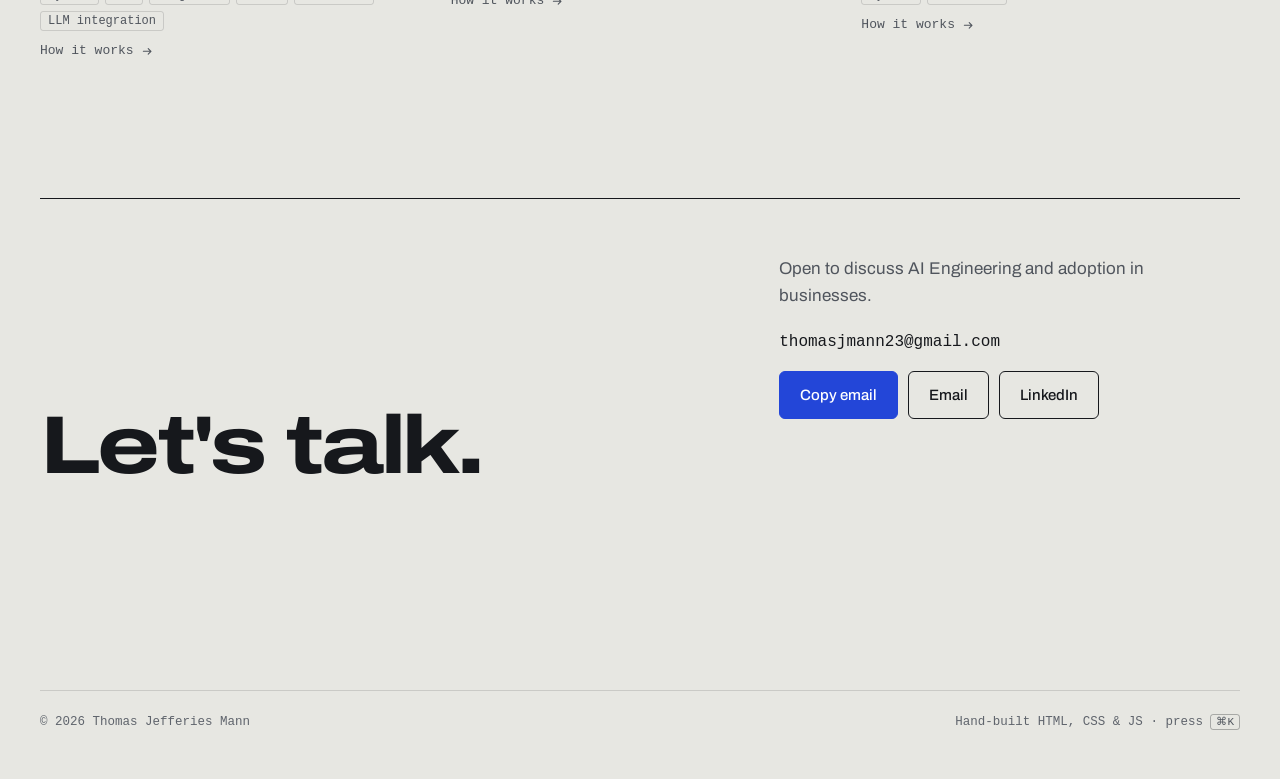
==== commit aa5679ea: "The lab: AI use check, a generic AI-governance decision tree Co-Authored-By: Claude Opus 5.5 <norepl" ====
--- a/index.html
+++ b/index.html
@@ -71,6 +71,7 @@
         <div class="lab-tabs" role="tablist" aria-label="Demos">
           <button type="button" role="tab" id="tab-inbox" aria-controls="lab-inbox" aria-selected="true">Inbox triage</button>
           <button type="button" role="tab" id="tab-8k" aria-controls="lab-8k" aria-selected="false" tabindex="-1">8-K alerts</button>
+          <button type="button" role="tab" id="tab-policy" aria-controls="lab-policy" aria-selected="false" tabindex="-1">AI use check</button>
         </div>
         <div class="lab-panel" id="lab-inbox" role="tabpanel" aria-labelledby="tab-inbox">
           <div class="reading" aria-hidden="true"></div>
@@ -91,6 +92,14 @@
           </div>
           <ol class="feed" aria-label="Simulated 8-K alerts"></ol>
           <p class="demo-foot">Each filing is tagged by its 8-K item and given a priority with a one-line reason, the way a credit team would want it. Select an alert to see why.</p>
+        </div>
+        <div class="lab-panel" id="lab-policy" role="tabpanel" aria-labelledby="tab-policy" hidden>
+          <div class="policy">
+            <ol class="trail" aria-label="Answers so far"></ol>
+            <div class="step"></div>
+            <div class="cases" role="group" aria-label="Example cases"><span class="label" aria-hidden="true">Try a case</span></div>
+          </div>
+          <p class="demo-foot">A generic decision tree for using an AI tool on bank work: the questions to ask before the prompt, not any bank's actual policy.</p>
         </div>
       </aside>
     </section>
--- a/assets/css/style.css
+++ b/assets/css/style.css
@@ -267,6 +267,36 @@
 .lane .s { font-size: 12.5px; line-height: 1.3; display: -webkit-box; -webkit-line-clamp: 2; -webkit-box-orient: vertical; overflow: hidden; }
 .inbox-why { min-height: 40px; margin-top: 8px; padding-top: 8px; border-top: 1px solid var(--line); font-size: 13px; color: var(--muted); }
 .inbox-why b { color: var(--ink); font-weight: 600; }
+
+/* AI use check: answers stack like conditions on a credit file; the outcome is stamped wide */
+.policy { display: flex; flex-direction: column; min-height: 388px; border-top: 1px solid var(--line); }
+.case-line { padding: 8px 2px; font: 12px/1.45 var(--mono); color: var(--muted); border-bottom: 1px solid var(--line); }
+.trail li { display: grid; grid-template-columns: 26px 1fr auto; gap: 10px; align-items: baseline; padding: 7px 2px; border-bottom: 1px solid var(--line); font-size: 13px; line-height: 1.35; color: var(--muted); animation: trail-in .45s var(--ease-out); }
+@keyframes trail-in { from { background: var(--accent-wash); transform: translateY(8px); opacity: 0; } }
+.policy .qn { font: 500 11px var(--mono); color: var(--faint); }
+.trail .ans { font: 500 10.5px var(--mono); text-transform: uppercase; letter-spacing: .05em; padding: 2px 6px; border: 1px solid var(--line-2); border-radius: 3px; color: var(--ink); }
+.step { padding: 14px 2px 0; }
+.ask { display: grid; grid-template-columns: 26px 1fr; gap: 4px 10px; animation: ask-in .45s var(--ease-out); }
+@keyframes ask-in { from { opacity: 0; transform: translateY(10px); } }
+.ask .qn { padding-top: 3px; }
+.ask .qt { font-size: 16px; font-weight: 600; line-height: 1.3; }
+.ask .hint, .ask .answers { grid-column: 2; }
+.ask .hint { font-size: 13px; color: var(--muted); }
+.ask .answers { display: flex; gap: 8px; margin-top: 10px; }
+.policy .btn { height: 40px; padding: 0 16px; font-size: 14px; }
+.ask .answers .btn { min-width: 76px; justify-content: center; }
+.verdict-card { display: grid; gap: 6px; padding-left: 14px; border-left: 2px solid var(--tone); --tone: var(--info); }
+.verdict-card.high { --tone: var(--high); }
+.verdict-card.watch { --tone: var(--watch); }
+.verdict-card .stamp { font: 500 11px var(--mono); text-transform: uppercase; letter-spacing: .06em; color: var(--tone); }
+.verdict-card .out { font-size: 26px; line-height: 1.05; font-weight: 750; font-stretch: 112%; letter-spacing: -.02em; outline-offset: 4px; animation: stamp .8s var(--ease-out) both; }
+.verdict-card .why { font-size: 13.5px; color: var(--muted); max-width: 52ch; }
+.verdict-card .v-top { display: flex; justify-content: space-between; align-items: center; gap: 12px; width: 100%; }
+@keyframes stamp { from { font-stretch: 62%; opacity: 0; } 40% { opacity: 1; } }
+.cases { display: flex; flex-wrap: wrap; align-items: center; gap: 6px; margin-top: auto; padding-top: 12px; border-top: 1px solid var(--line); }
+.cases .label { margin-right: 4px; }
+.cases .pill[aria-pressed="true"] { background: var(--ink); color: var(--bg); border-color: var(--ink); }
+@media (max-width: 640px) { .policy { min-height: 428px; } .verdict-card .out { font-size: 23px; } }
 
 /* ---------- Project cards (an index, not a grid of boxes) ---------- */
 .cards { display: grid; grid-template-columns: repeat(auto-fill, minmax(340px, 1fr)); gap: 0 32px; }
@@ -508,10 +538,11 @@
   .site-nav, .demo, .filters, .cta, .footer, .palette { display: none !important; }
   body::after { display: none; }
 }
-@media (forced-colors: active) { .chunks .bar::after, .flow li + li::before, .story::after, .rungs li::before { background: CanvasText; } }
+@media (forced-colors: active) { .verdict-card { border-left-color: CanvasText; }
+  .chunks .bar::after, .flow li + li::before, .story::after, .rungs li::before { background: CanvasText; } }
 /* Windows High Contrast drops author backgrounds, which is how chosen states are drawn: use system Highlight instead */
 @media (forced-colors: active) {
-  .palette li[aria-selected="true"], .seg button[aria-pressed="true"], .filters .pill[aria-pressed="true"], .lane button[aria-pressed="true"] { forced-color-adjust: none; background: Highlight; color: HighlightText; }
+  .palette li[aria-selected="true"], .seg button[aria-pressed="true"], .filters .pill[aria-pressed="true"], .cases .pill[aria-pressed="true"], .lane button[aria-pressed="true"] { forced-color-adjust: none; background: Highlight; color: HighlightText; }
   .palette li[aria-selected="true"] small { color: HighlightText; opacity: 1; }
   .lab-tabs [role="tab"][aria-selected="true"] { text-decoration: underline 2px; text-underline-offset: 6px; }
   .palette input:focus-visible { outline: 2px solid Highlight; outline-offset: -2px; }
